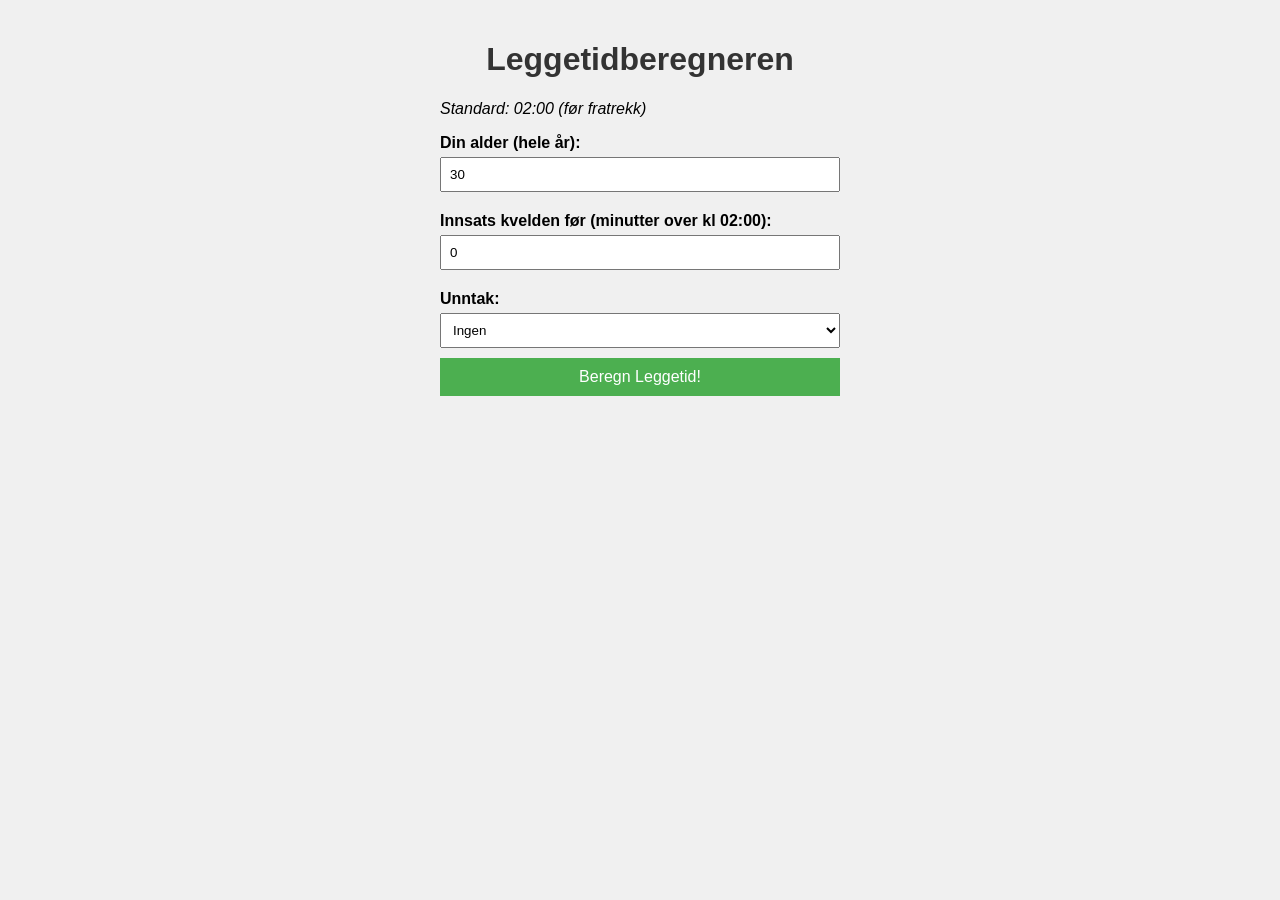
==== index.html @ 798b04e6 "Update index.html Ryddet i tekst, skrivefeil" ====
<!DOCTYPE html>
<html lang="no">
<head>
    <meta charset="UTF-8">
    <meta name="viewport" content="width=device-width, initial-scale=1.0">
    <title>Leggetid-Beregneren (Statutt X)</title>
    <style>
        body { font-family: Arial, sans-serif; max-width: 400px; margin: 0 auto; padding: 20px; background: #f0f0f0; }
        h1 { text-align: center; color: #333; }
        label { display: block; margin: 10px 0 5px; font-weight: bold; }
        input, select { width: 100%; padding: 8px; margin-bottom: 10px; box-sizing: border-box; }
        button { width: 100%; padding: 10px; background: #4CAF50; color: white; border: none; cursor: pointer; font-size: 16px; }
        button:hover { background: #45a049; }
        #mojitoBtn { background: red !important; margin-top: 10px; }
        #mojitoBtn:hover { background: darkred !important; }
        #result { margin-top: 20px; padding: 15px; background: white; border-radius: 5px; display: none; }
        .mojito { background: #ffeb3b; color: #333; font-style: italic; padding: 10px; margin-top: 10px; border-radius: 5px; }
        #mojitoDisplay { display: none; margin-top: 10px; padding: 15px; background: #f9f9f9; border: 1px solid #ddd; border-radius: 5px; text-align: center; }
        #mojitoDisplay img { max-width: 100%; height: auto; margin-bottom: 10px; }
    </style>
</head>
<body>
    <h1>Leggetidberegneren</h1>
    <p><em>Standard: 02:00 (før fratrekk)</em></p>

    <label for="alder">Din alder (hele år):</label>
    <input type="number" id="alder" min="0" value="30">

    <label for="innsats">Innsats kvelden før (minutter over kl 02:00):</label>
    <input type="number" id="innsats" min="0" step="0.1" value="0">

    <label for="unntak">Unntak:</label>
    <select id="unntak">
        <option value="ingen">Ingen</option>
        <option value="sykdom">Alvorlig sykdom</option>
        <option value="amputasjon">Amputasjon</option>
        <option value="fengsling">Fengsling</option>
        <option value="pudding">Pudding-prinsippet</option>
    </select>

    <button onclick="beregn()">Beregn Leggetid!</button>

    <div id="result"></div>
    <div id="mojitoDisplay">
        <img src="https://upload.wikimedia.org/wikipedia/commons/c/c1/Standard_version_of_Mojito_Cocktail.jpg" alt="Mojito Cocktail">
        <p><strong>Mojito-prinsippet er påberopt!</strong><br>Ansikt må nå holdes i en introspektiv mine. Tanker og sinn må være åpne mens man vurderer dette!</p>
    </div>

    <script>
        function beregnFratrekk(alder, innsats) {
            const maxFratrekk = 120;
            const midtpunkt = 60;
            const k = 0.2;
            const logistisk = maxFratrekk / (1 + Math.exp(-k * (alder - midtpunkt)));
            return logistisk + innsats;
        }

        function minutterTilKlokke(min) {
            const timer = Math.floor(min / 60);
            const m = Math.floor(min % 60);
            return `${timer.toString().padStart(2, '0')}:${m.toString().padStart(2, '0')}`;
        }

        function beregn() {
            const alder = parseInt(document.getElementById('alder').value) || 30;
            const innsats = parseFloat(document.getElementById('innsats').value) || 0;
            const unntak = document.getElementById('unntak').value;

            const resultDiv = document.getElementById('result');
            let html = '<h3>Resultat:</h3>';

            let showMojitoBtn = false;

            if (unntak === 'sykdom') {
                html += '<p>Alvorlig sykdom: Automatisk 23:00. Hvil deg!</p>';
            } else if (unntak === 'amputasjon') {
                html += '<p>Amputasjon: Umiddelbar retré. Det er sikkert bra igjen i morgen.</p>';
            } else if (unntak === 'fengsling') {
                html += '<p>Fengsling. Nyt det mens du kan, i morgen er det på\'an igjen.</p>';
            } else if (unntak === 'pudding') {
                html += '<p>Pudding-prinsippet: Jeg er en PUDDING! Jeg legger meg før leggetid. Som en PUDDING, altså</p>';
            } else {
                const fratrekk = beregnFratrekk(alder, innsats);
                let leggetidMin = 120 - fratrekk;
                if (leggetidMin < 0) leggetidMin = 0;
                html += `<p>Fratrekk: ${fratrekk.toFixed(1)} min</p>`;
                html += `<p>Din leggetid: ${minutterTilKlokke(leggetidMin)}</p>`;
                html += '<p>Ingen Mojito. God natt!</p>';
                showMojitoBtn = true;
            }

            resultDiv.innerHTML = html;
            resultDiv.style.display = 'block';
            resultDiv.scrollIntoView();

            // Vis eller skjul Mojito-knapp
            const mojitoBtn = document.getElementById('mojitoBtn');
            if (showMojitoBtn) {
                if (!mojitoBtn) {
                    const btn = document.createElement('button');
                    btn.id = 'mojitoBtn';
                    btn.innerText = 'Påberop Mojito-Prinsippet!';
                    btn.onclick = mojitoProklamasjon;
                    resultDiv.appendChild(btn);
                }
            }
        }

        function mojitoProklamasjon() {
            document.getElementById('mojitoDisplay').style.display = 'block';
            document.getElementById('mojitoDisplay').scrollIntoView();
            // Legg til +15 min logikk hvis ønskelig, men holder det enkelt som popup
        }
    </script>
</body>
</html>
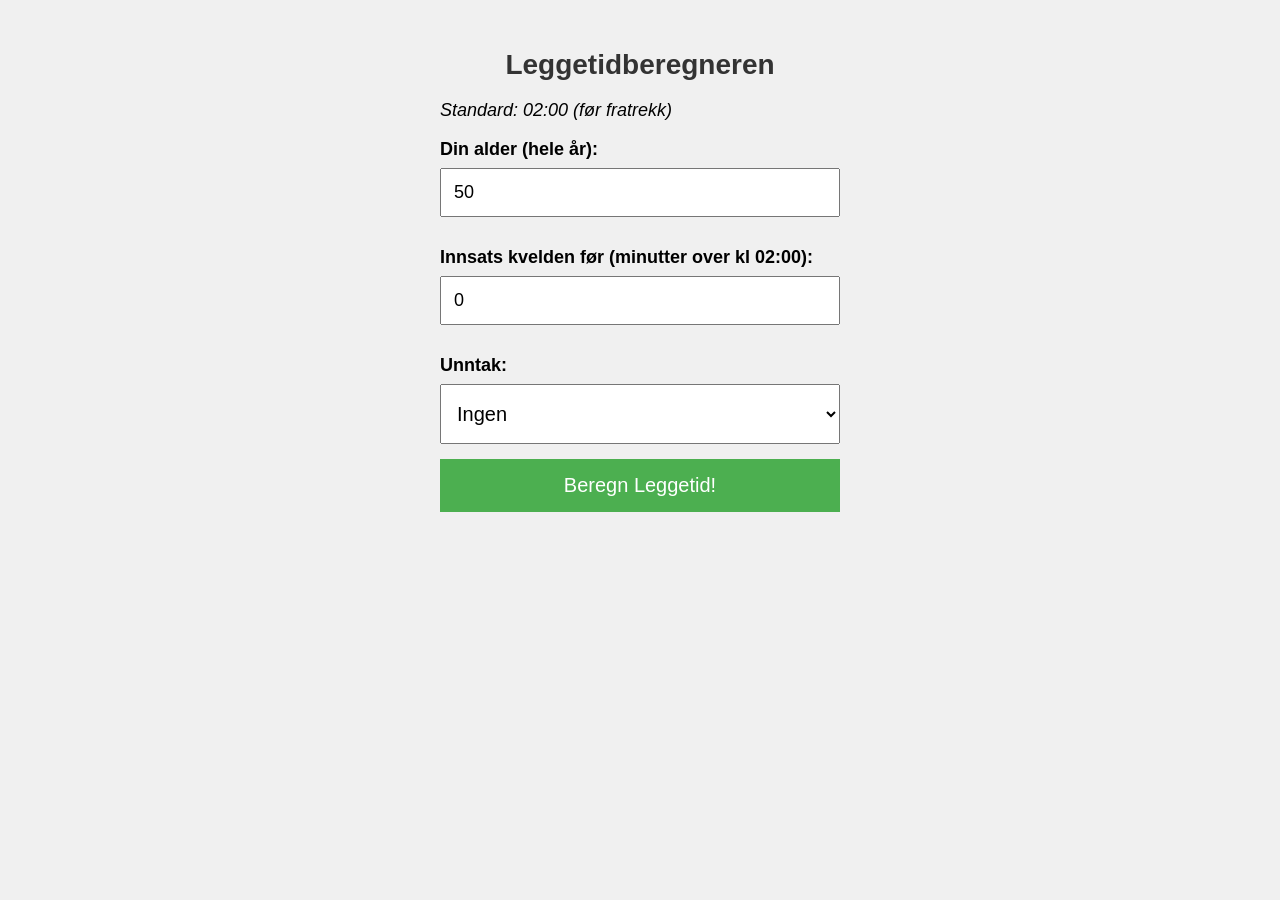
==== commit 05a132f2: "Update index.html Ny standardalder, større font" ====
--- a/index.html
+++ b/index.html
@@ -5,17 +5,18 @@
     <meta name="viewport" content="width=device-width, initial-scale=1.0">
     <title>Leggetid-Beregneren (Statutt X)</title>
     <style>
-        body { font-family: Arial, sans-serif; max-width: 400px; margin: 0 auto; padding: 20px; background: #f0f0f0; }
-        h1 { text-align: center; color: #333; }
-        label { display: block; margin: 10px 0 5px; font-weight: bold; }
-        input, select { width: 100%; padding: 8px; margin-bottom: 10px; box-sizing: border-box; }
-        button { width: 100%; padding: 10px; background: #4CAF50; color: white; border: none; cursor: pointer; font-size: 16px; }
+        body { font-family: Arial, sans-serif; max-width: 400px; margin: 0 auto; padding: 30px; background: #f0f0f0; font-size: 18px; }
+        h1 { text-align: center; color: #333; font-size: 28px; }
+        label { display: block; margin: 15px 0 8px; font-weight: bold; font-size: 18px; }
+        input, select { width: 100%; padding: 12px; margin-bottom: 15px; box-sizing: border-box; font-size: 18px; }
+        select { height: 60px; font-size: 20px; }
+        button { width: 100%; padding: 15px; background: #4CAF50; color: white; border: none; cursor: pointer; font-size: 20px; }
         button:hover { background: #45a049; }
         #mojitoBtn { background: red !important; margin-top: 10px; }
         #mojitoBtn:hover { background: darkred !important; }
-        #result { margin-top: 20px; padding: 15px; background: white; border-radius: 5px; display: none; }
-        .mojito { background: #ffeb3b; color: #333; font-style: italic; padding: 10px; margin-top: 10px; border-radius: 5px; }
-        #mojitoDisplay { display: none; margin-top: 10px; padding: 15px; background: #f9f9f9; border: 1px solid #ddd; border-radius: 5px; text-align: center; }
+        #result { margin-top: 20px; padding: 20px; background: white; border-radius: 5px; display: none; font-size: 18px; }
+        .mojito { background: #ffeb3b; color: #333; font-style: italic; padding: 15px; margin-top: 10px; border-radius: 5px; font-size: 18px; }
+        #mojitoDisplay { display: none; margin-top: 10px; padding: 20px; background: #f9f9f9; border: 1px solid #ddd; border-radius: 5px; text-align: center; font-size: 18px; }
         #mojitoDisplay img { max-width: 100%; height: auto; margin-bottom: 10px; }
     </style>
 </head>
@@ -24,7 +25,7 @@
     <p><em>Standard: 02:00 (før fratrekk)</em></p>
 
     <label for="alder">Din alder (hele år):</label>
-    <input type="number" id="alder" min="0" value="30">
+    <input type="number" id="alder" min="0" value="50">
 
     <label for="innsats">Innsats kvelden før (minutter over kl 02:00):</label>
     <input type="number" id="innsats" min="0" step="0.1" value="0">
@@ -62,7 +63,7 @@
         }
 
         function beregn() {
-            const alder = parseInt(document.getElementById('alder').value) || 30;
+            const alder = parseInt(document.getElementById('alder').value) || 50;
             const innsats = parseFloat(document.getElementById('innsats').value) || 0;
             const unntak = document.getElementById('unntak').value;
 
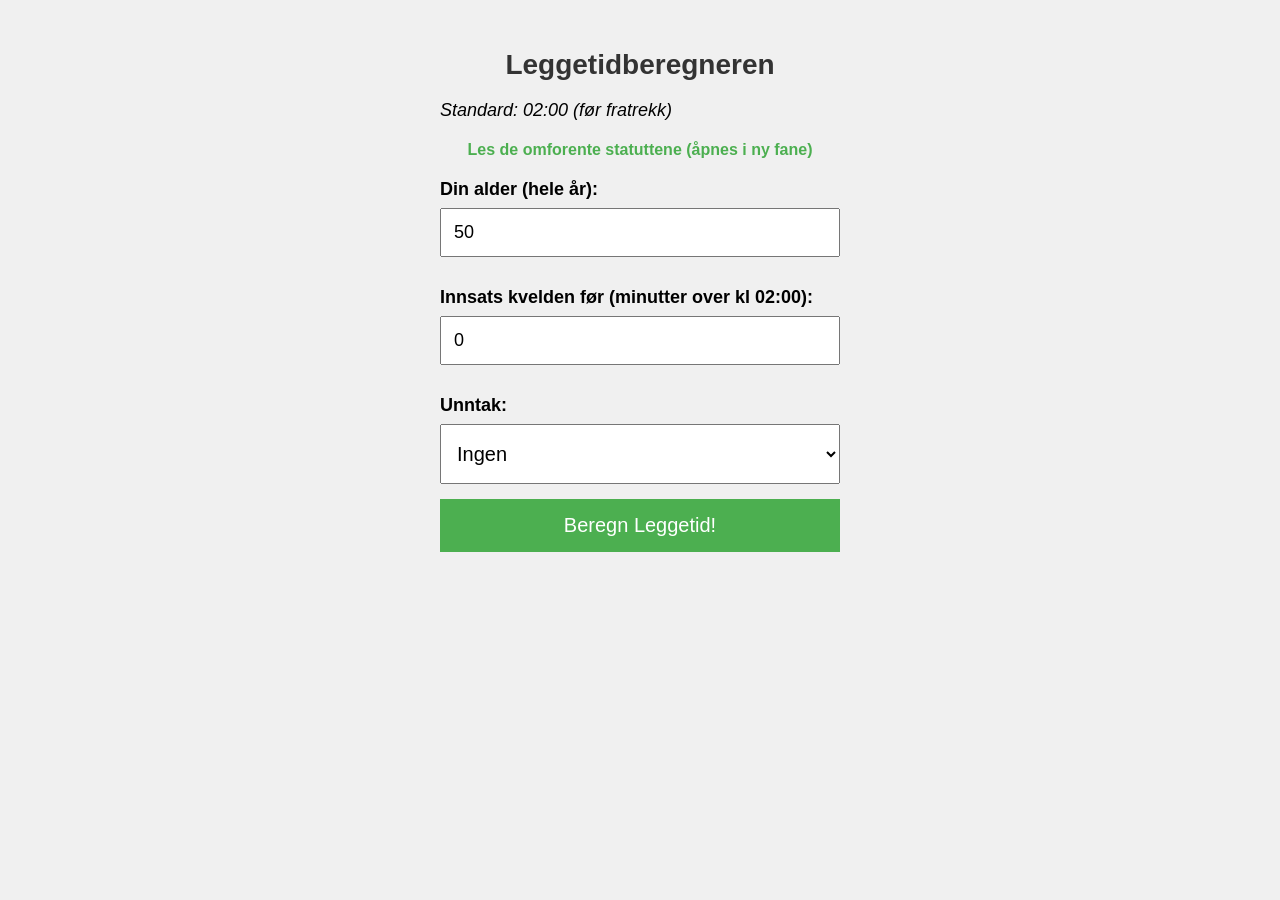
==== commit a65b9c83: "Update index.html Lagt til lenke til statuttene" ====
--- a/index.html
+++ b/index.html
@@ -18,11 +18,18 @@
         .mojito { background: #ffeb3b; color: #333; font-style: italic; padding: 15px; margin-top: 10px; border-radius: 5px; font-size: 18px; }
         #mojitoDisplay { display: none; margin-top: 10px; padding: 20px; background: #f9f9f9; border: 1px solid #ddd; border-radius: 5px; text-align: center; font-size: 18px; }
         #mojitoDisplay img { max-width: 100%; height: auto; margin-bottom: 10px; }
+        .statutt-link { text-align: center; margin: 20px 0; font-size: 16px; }
+        .statutt-link a { color: #4CAF50; text-decoration: none; font-weight: bold; }
+        .statutt-link a:hover { text-decoration: underline; }
     </style>
 </head>
 <body>
     <h1>Leggetidberegneren</h1>
     <p><em>Standard: 02:00 (før fratrekk)</em></p>
+    
+    <div class="statutt-link">
+        <a href="statutter.html" target="_blank">Les de omforente statuttene (åpnes i ny fane)</a>
+    </div>
 
     <label for="alder">Din alder (hele år):</label>
     <input type="number" id="alder" min="0" value="50">
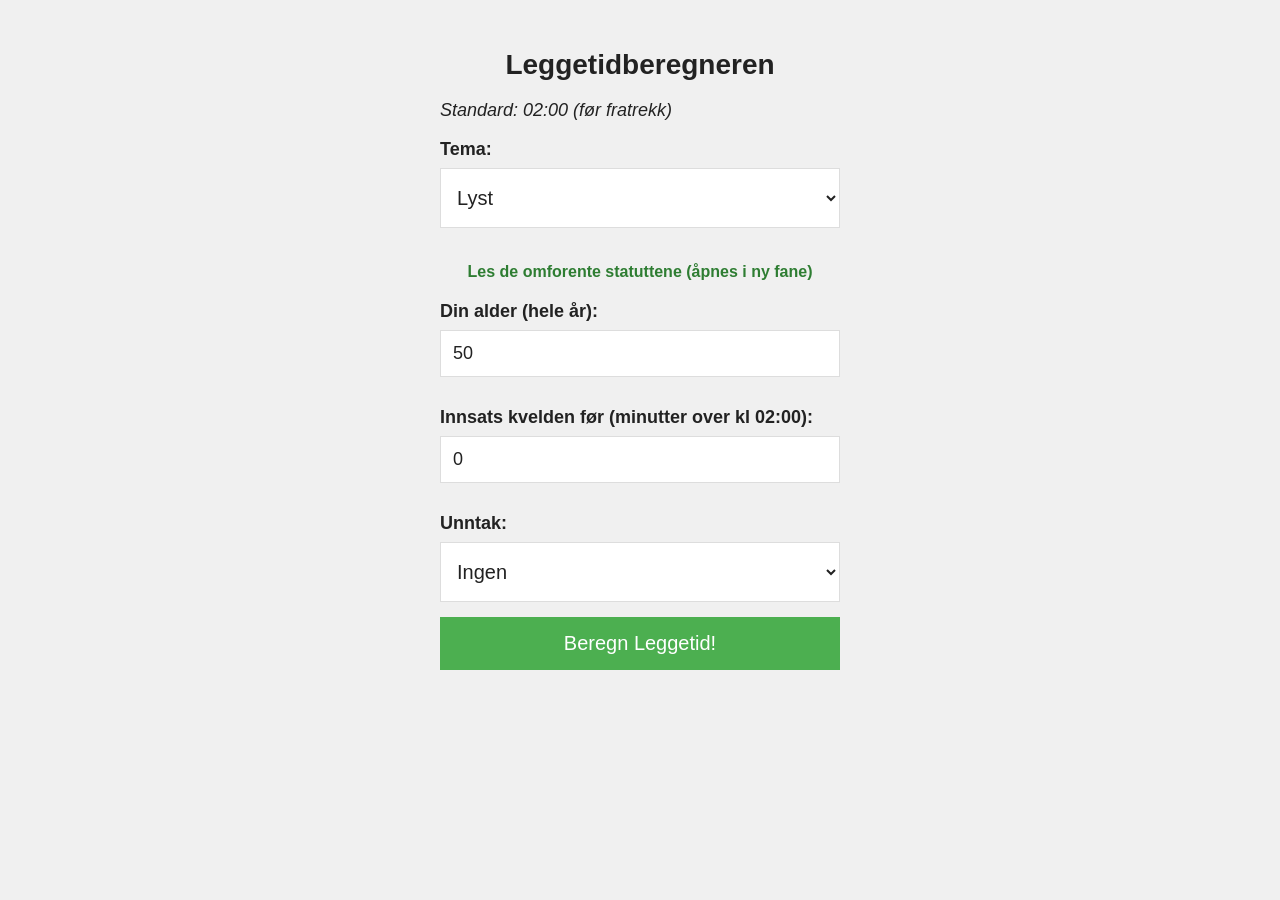
==== commit 996ff293: "Legg til valg for lyst og mørkt tema" ====
--- a/index.html
+++ b/index.html
@@ -1,124 +1,164 @@
-<!DOCTYPE html>
-<html lang="no">
-<head>
-    <meta charset="UTF-8">
-    <meta name="viewport" content="width=device-width, initial-scale=1.0">
-    <title>Leggetid-Beregneren (Statutt X)</title>
-    <style>
-        body { font-family: Arial, sans-serif; max-width: 400px; margin: 0 auto; padding: 30px; background: #f0f0f0; font-size: 18px; }
-        h1 { text-align: center; color: #333; font-size: 28px; }
-        label { display: block; margin: 15px 0 8px; font-weight: bold; font-size: 18px; }
-        input, select { width: 100%; padding: 12px; margin-bottom: 15px; box-sizing: border-box; font-size: 18px; }
-        select { height: 60px; font-size: 20px; }
-        button { width: 100%; padding: 15px; background: #4CAF50; color: white; border: none; cursor: pointer; font-size: 20px; }
-        button:hover { background: #45a049; }
-        #mojitoBtn { background: red !important; margin-top: 10px; }
-        #mojitoBtn:hover { background: darkred !important; }
-        #result { margin-top: 20px; padding: 20px; background: white; border-radius: 5px; display: none; font-size: 18px; }
-        .mojito { background: #ffeb3b; color: #333; font-style: italic; padding: 15px; margin-top: 10px; border-radius: 5px; font-size: 18px; }
-        #mojitoDisplay { display: none; margin-top: 10px; padding: 20px; background: #f9f9f9; border: 1px solid #ddd; border-radius: 5px; text-align: center; font-size: 18px; }
-        #mojitoDisplay img { max-width: 100%; height: auto; margin-bottom: 10px; }
-        .statutt-link { text-align: center; margin: 20px 0; font-size: 16px; }
-        .statutt-link a { color: #4CAF50; text-decoration: none; font-weight: bold; }
-        .statutt-link a:hover { text-decoration: underline; }
-    </style>
-</head>
-<body>
-    <h1>Leggetidberegneren</h1>
-    <p><em>Standard: 02:00 (før fratrekk)</em></p>
-    
-    <div class="statutt-link">
-        <a href="statutter.html" target="_blank">Les de omforente statuttene (åpnes i ny fane)</a>
-    </div>
-
-    <label for="alder">Din alder (hele år):</label>
-    <input type="number" id="alder" min="0" value="50">
-
-    <label for="innsats">Innsats kvelden før (minutter over kl 02:00):</label>
-    <input type="number" id="innsats" min="0" step="0.1" value="0">
-
-    <label for="unntak">Unntak:</label>
-    <select id="unntak">
-        <option value="ingen">Ingen</option>
-        <option value="sykdom">Alvorlig sykdom</option>
-        <option value="amputasjon">Amputasjon</option>
-        <option value="fengsling">Fengsling</option>
-        <option value="pudding">Pudding-prinsippet</option>
-    </select>
-
-    <button onclick="beregn()">Beregn Leggetid!</button>
-
-    <div id="result"></div>
-    <div id="mojitoDisplay">
-        <img src="https://upload.wikimedia.org/wikipedia/commons/c/c1/Standard_version_of_Mojito_Cocktail.jpg" alt="Mojito Cocktail">
-        <p><strong>Mojito-prinsippet er påberopt!</strong><br>Ansikt må nå holdes i en introspektiv mine. Tanker og sinn må være åpne mens man vurderer dette!</p>
-    </div>
-
-    <script>
-        function beregnFratrekk(alder, innsats) {
-            const maxFratrekk = 120;
-            const midtpunkt = 60;
-            const k = 0.2;
-            const logistisk = maxFratrekk / (1 + Math.exp(-k * (alder - midtpunkt)));
-            return logistisk + innsats;
-        }
-
-        function minutterTilKlokke(min) {
-            const timer = Math.floor(min / 60);
-            const m = Math.floor(min % 60);
-            return `${timer.toString().padStart(2, '0')}:${m.toString().padStart(2, '0')}`;
-        }
-
-        function beregn() {
-            const alder = parseInt(document.getElementById('alder').value) || 50;
-            const innsats = parseFloat(document.getElementById('innsats').value) || 0;
-            const unntak = document.getElementById('unntak').value;
-
-            const resultDiv = document.getElementById('result');
-            let html = '<h3>Resultat:</h3>';
-
-            let showMojitoBtn = false;
-
-            if (unntak === 'sykdom') {
-                html += '<p>Alvorlig sykdom: Automatisk 23:00. Hvil deg!</p>';
-            } else if (unntak === 'amputasjon') {
-                html += '<p>Amputasjon: Umiddelbar retré. Det er sikkert bra igjen i morgen.</p>';
-            } else if (unntak === 'fengsling') {
-                html += '<p>Fengsling. Nyt det mens du kan, i morgen er det på\'an igjen.</p>';
-            } else if (unntak === 'pudding') {
-                html += '<p>Pudding-prinsippet: Jeg er en PUDDING! Jeg legger meg før leggetid. Som en PUDDING, altså</p>';
-            } else {
-                const fratrekk = beregnFratrekk(alder, innsats);
-                let leggetidMin = 120 - fratrekk;
-                if (leggetidMin < 0) leggetidMin = 0;
-                html += `<p>Fratrekk: ${fratrekk.toFixed(1)} min</p>`;
-                html += `<p>Din leggetid: ${minutterTilKlokke(leggetidMin)}</p>`;
-                html += '<p>Ingen Mojito. God natt!</p>';
-                showMojitoBtn = true;
-            }
-
-            resultDiv.innerHTML = html;
-            resultDiv.style.display = 'block';
-            resultDiv.scrollIntoView();
-
-            // Vis eller skjul Mojito-knapp
-            const mojitoBtn = document.getElementById('mojitoBtn');
-            if (showMojitoBtn) {
-                if (!mojitoBtn) {
-                    const btn = document.createElement('button');
-                    btn.id = 'mojitoBtn';
-                    btn.innerText = 'Påberop Mojito-Prinsippet!';
-                    btn.onclick = mojitoProklamasjon;
-                    resultDiv.appendChild(btn);
-                }
-            }
-        }
-
-        function mojitoProklamasjon() {
-            document.getElementById('mojitoDisplay').style.display = 'block';
-            document.getElementById('mojitoDisplay').scrollIntoView();
-            // Legg til +15 min logikk hvis ønskelig, men holder det enkelt som popup
-        }
-    </script>
-</body>
-</html>
+<!DOCTYPE html>
+<html lang="no">
+<head>
+    <meta charset="UTF-8">
+    <meta name="viewport" content="width=device-width, initial-scale=1.0">
+    <title>Leggetid-Beregneren (Statutt X)</title>
+    <style>
+        :root {
+            --bg: #f0f0f0;
+            --text: #222;
+            --card: #ffffff;
+            --muted: #f9f9f9;
+            --border: #ddd;
+            --accent: #4CAF50;
+            --accent-hover: #45a049;
+            --link: #2e7d32;
+        }
+
+        body.dark {
+            --bg: #121212;
+            --text: #f1f1f1;
+            --card: #1e1e1e;
+            --muted: #222;
+            --border: #444;
+            --accent: #66bb6a;
+            --accent-hover: #57a85c;
+            --link: #81c784;
+        }
+
+        body { font-family: Arial, sans-serif; max-width: 400px; margin: 0 auto; padding: 30px; background: var(--bg); color: var(--text); font-size: 18px; }
+        h1 { text-align: center; color: var(--text); font-size: 28px; }
+        label { display: block; margin: 15px 0 8px; font-weight: bold; font-size: 18px; }
+        input, select { width: 100%; padding: 12px; margin-bottom: 15px; box-sizing: border-box; font-size: 18px; background: var(--card); color: var(--text); border: 1px solid var(--border); }
+        select { height: 60px; font-size: 20px; }
+        button { width: 100%; padding: 15px; background: var(--accent); color: white; border: none; cursor: pointer; font-size: 20px; }
+        button:hover { background: var(--accent-hover); }
+        #mojitoBtn { background: red !important; margin-top: 10px; }
+        #mojitoBtn:hover { background: darkred !important; }
+        #result { margin-top: 20px; padding: 20px; background: var(--card); border-radius: 5px; display: none; font-size: 18px; }
+        .mojito { background: #ffeb3b; color: #333; font-style: italic; padding: 15px; margin-top: 10px; border-radius: 5px; font-size: 18px; }
+        #mojitoDisplay { display: none; margin-top: 10px; padding: 20px; background: var(--muted); border: 1px solid var(--border); border-radius: 5px; text-align: center; font-size: 18px; }
+        #mojitoDisplay img { max-width: 100%; height: auto; margin-bottom: 10px; }
+        .statutt-link { text-align: center; margin: 20px 0; font-size: 16px; }
+        .statutt-link a { color: var(--link); text-decoration: none; font-weight: bold; }
+        .statutt-link a:hover { text-decoration: underline; }
+    </style>
+</head>
+<body>
+    <h1>Leggetidberegneren</h1>
+    <p><em>Standard: 02:00 (før fratrekk)</em></p>
+    
+    <label for="tema">Tema:</label>
+    <select id="tema" onchange="settTema(this.value)">
+        <option value="light">Lyst</option>
+        <option value="dark">Mørkt</option>
+    </select>
+
+    <div class="statutt-link">
+        <a href="statutter.html" target="_blank">Les de omforente statuttene (åpnes i ny fane)</a>
+    </div>
+
+    <label for="alder">Din alder (hele år):</label>
+    <input type="number" id="alder" min="0" value="50">
+
+    <label for="innsats">Innsats kvelden før (minutter over kl 02:00):</label>
+    <input type="number" id="innsats" min="0" step="0.1" value="0">
+
+    <label for="unntak">Unntak:</label>
+    <select id="unntak">
+        <option value="ingen">Ingen</option>
+        <option value="sykdom">Alvorlig sykdom</option>
+        <option value="amputasjon">Amputasjon</option>
+        <option value="fengsling">Fengsling</option>
+        <option value="pudding">Pudding-prinsippet</option>
+    </select>
+
+    <button onclick="beregn()">Beregn Leggetid!</button>
+
+    <div id="result"></div>
+    <div id="mojitoDisplay">
+        <img src="https://upload.wikimedia.org/wikipedia/commons/c/c1/Standard_version_of_Mojito_Cocktail.jpg" alt="Mojito Cocktail">
+        <p><strong>Mojito-prinsippet er påberopt!</strong><br>Ansikt må nå holdes i en introspektiv mine. Tanker og sinn må være åpne mens man vurderer dette!</p>
+    </div>
+
+    <script>
+        initialiserTema();
+        function settTema(tema) {
+            document.body.classList.toggle('dark', tema === 'dark');
+            localStorage.setItem('tema', tema);
+        }
+
+        function initialiserTema() {
+            const lagretTema = localStorage.getItem('tema') || 'light';
+            document.getElementById('tema').value = lagretTema;
+            settTema(lagretTema);
+        }
+
+        function beregnFratrekk(alder, innsats) {
+            const maxFratrekk = 120;
+            const midtpunkt = 60;
+            const k = 0.2;
+            const logistisk = maxFratrekk / (1 + Math.exp(-k * (alder - midtpunkt)));
+            return logistisk + innsats;
+        }
+
+        function minutterTilKlokke(min) {
+            const timer = Math.floor(min / 60);
+            const m = Math.floor(min % 60);
+            return `${timer.toString().padStart(2, '0')}:${m.toString().padStart(2, '0')}`;
+        }
+
+        function beregn() {
+            const alder = parseInt(document.getElementById('alder').value) || 50;
+            const innsats = parseFloat(document.getElementById('innsats').value) || 0;
+            const unntak = document.getElementById('unntak').value;
+
+            const resultDiv = document.getElementById('result');
+            let html = '<h3>Resultat:</h3>';
+
+            let showMojitoBtn = false;
+
+            if (unntak === 'sykdom') {
+                html += '<p>Alvorlig sykdom: Automatisk 23:00. Hvil deg!</p>';
+            } else if (unntak === 'amputasjon') {
+                html += '<p>Amputasjon: Umiddelbar retré. Det er sikkert bra igjen i morgen.</p>';
+            } else if (unntak === 'fengsling') {
+                html += '<p>Fengsling. Nyt det mens du kan, i morgen er det på\'an igjen.</p>';
+            } else if (unntak === 'pudding') {
+                html += '<p>Pudding-prinsippet: Jeg er en PUDDING! Jeg legger meg før leggetid. Som en PUDDING, altså</p>';
+            } else {
+                const fratrekk = beregnFratrekk(alder, innsats);
+                let leggetidMin = 120 - fratrekk;
+                if (leggetidMin < 0) leggetidMin = 0;
+                html += `<p>Fratrekk: ${fratrekk.toFixed(1)} min</p>`;
+                html += `<p>Din leggetid: ${minutterTilKlokke(leggetidMin)}</p>`;
+                html += '<p>Ingen Mojito. God natt!</p>';
+                showMojitoBtn = true;
+            }
+
+            resultDiv.innerHTML = html;
+            resultDiv.style.display = 'block';
+            resultDiv.scrollIntoView();
+
+            // Vis eller skjul Mojito-knapp
+            const mojitoBtn = document.getElementById('mojitoBtn');
+            if (showMojitoBtn) {
+                if (!mojitoBtn) {
+                    const btn = document.createElement('button');
+                    btn.id = 'mojitoBtn';
+                    btn.innerText = 'Påberop Mojito-Prinsippet!';
+                    btn.onclick = mojitoProklamasjon;
+                    resultDiv.appendChild(btn);
+                }
+            }
+        }
+
+        function mojitoProklamasjon() {
+            document.getElementById('mojitoDisplay').style.display = 'block';
+            document.getElementById('mojitoDisplay').scrollIntoView();
+            // Legg til +15 min logikk hvis ønskelig, men holder det enkelt som popup
+        }
+    </script>
+</body>
+</html>
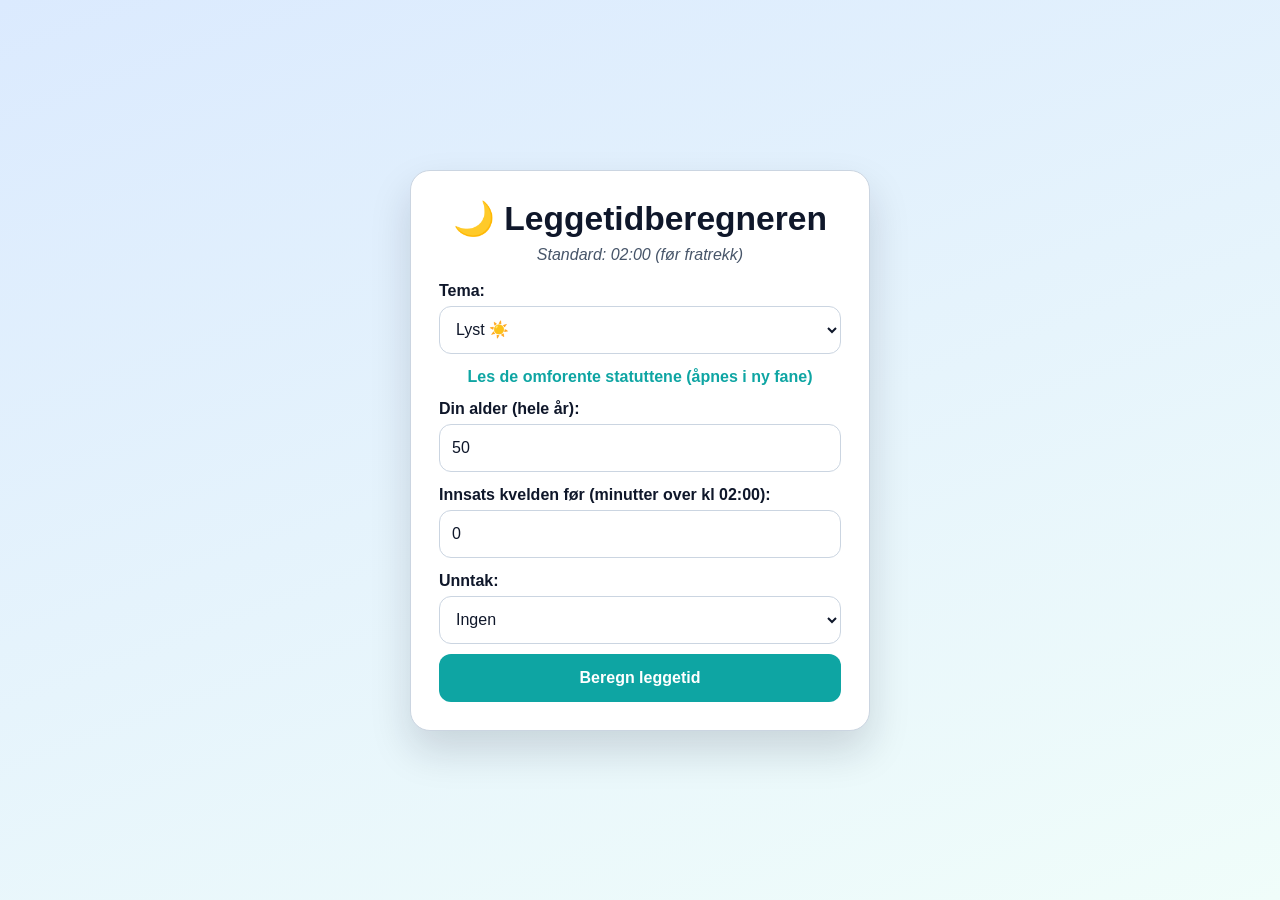
==== commit d0bd5fcf: "Gi Leggetid et nordisk, mobilvennlig redesign" ====
--- a/index.html
+++ b/index.html
@@ -6,84 +6,145 @@
     <title>Leggetid-Beregneren (Statutt X)</title>
     <style>
         :root {
-            --bg: #f0f0f0;
-            --text: #222;
+            --bg-start: #dbeafe;
+            --bg-end: #f0fdfa;
             --card: #ffffff;
-            --muted: #f9f9f9;
-            --border: #ddd;
-            --accent: #4CAF50;
-            --accent-hover: #45a049;
-            --link: #2e7d32;
+            --text: #0f172a;
+            --muted: #475569;
+            --border: #cbd5e1;
+            --accent: #0ea5a3;
+            --accent-hover: #0f766e;
+            --danger: #ef4444;
+            --danger-hover: #b91c1c;
+            --shadow: 0 20px 40px rgba(15, 23, 42, 0.15);
         }
 
         body.dark {
-            --bg: #121212;
-            --text: #f1f1f1;
-            --card: #1e1e1e;
-            --muted: #222;
-            --border: #444;
-            --accent: #66bb6a;
-            --accent-hover: #57a85c;
-            --link: #81c784;
-        }
-
-        body { font-family: Arial, sans-serif; max-width: 400px; margin: 0 auto; padding: 30px; background: var(--bg); color: var(--text); font-size: 18px; }
-        h1 { text-align: center; color: var(--text); font-size: 28px; }
-        label { display: block; margin: 15px 0 8px; font-weight: bold; font-size: 18px; }
-        input, select { width: 100%; padding: 12px; margin-bottom: 15px; box-sizing: border-box; font-size: 18px; background: var(--card); color: var(--text); border: 1px solid var(--border); }
-        select { height: 60px; font-size: 20px; }
-        button { width: 100%; padding: 15px; background: var(--accent); color: white; border: none; cursor: pointer; font-size: 20px; }
+            --bg-start: #0f172a;
+            --bg-end: #111827;
+            --card: #1e293b;
+            --text: #e2e8f0;
+            --muted: #94a3b8;
+            --border: #334155;
+            --accent: #2dd4bf;
+            --accent-hover: #14b8a6;
+            --shadow: 0 20px 40px rgba(2, 6, 23, 0.55);
+        }
+
+        * { box-sizing: border-box; }
+        body {
+            font-family: "Inter", "Segoe UI", Arial, sans-serif;
+            margin: 0;
+            min-height: 100vh;
+            padding: 16px;
+            background: linear-gradient(160deg, var(--bg-start), var(--bg-end));
+            color: var(--text);
+            display: flex;
+            align-items: center;
+            justify-content: center;
+        }
+
+        .app-card {
+            width: min(100%, 460px);
+            background: var(--card);
+            border: 1px solid var(--border);
+            border-radius: 20px;
+            box-shadow: var(--shadow);
+            padding: 20px;
+        }
+
+        h1 { margin: 0 0 8px; text-align: center; font-size: clamp(1.7rem, 5vw, 2.1rem); }
+        .intro { text-align: center; color: var(--muted); margin: 0 0 18px; }
+        label { display: block; margin: 14px 0 6px; font-weight: 700; }
+
+        input, select, button {
+            width: 100%;
+            min-height: 48px;
+            border-radius: 12px;
+            border: 1px solid var(--border);
+            padding: 10px 12px;
+            font-size: 1rem;
+        }
+
+        input, select { background: var(--card); color: var(--text); }
+        input:focus, select:focus, button:focus { outline: 2px solid var(--accent); outline-offset: 1px; }
+
+        button {
+            margin-top: 10px;
+            border: none;
+            color: #fff;
+            background: var(--accent);
+            font-weight: 700;
+            cursor: pointer;
+            transition: background 0.2s ease, transform 0.08s ease;
+        }
         button:hover { background: var(--accent-hover); }
-        #mojitoBtn { background: red !important; margin-top: 10px; }
-        #mojitoBtn:hover { background: darkred !important; }
-        #result { margin-top: 20px; padding: 20px; background: var(--card); border-radius: 5px; display: none; font-size: 18px; }
-        .mojito { background: #ffeb3b; color: #333; font-style: italic; padding: 15px; margin-top: 10px; border-radius: 5px; font-size: 18px; }
-        #mojitoDisplay { display: none; margin-top: 10px; padding: 20px; background: var(--muted); border: 1px solid var(--border); border-radius: 5px; text-align: center; font-size: 18px; }
-        #mojitoDisplay img { max-width: 100%; height: auto; margin-bottom: 10px; }
-        .statutt-link { text-align: center; margin: 20px 0; font-size: 16px; }
-        .statutt-link a { color: var(--link); text-decoration: none; font-weight: bold; }
+        button:active { transform: scale(0.99); }
+
+        #mojitoBtn { background: var(--danger) !important; margin-top: 12px; }
+        #mojitoBtn:hover { background: var(--danger-hover) !important; }
+
+        #result, #mojitoDisplay {
+            margin-top: 16px;
+            padding: 16px;
+            border-radius: 14px;
+            background: color-mix(in srgb, var(--card) 90%, var(--bg-end));
+            border: 1px solid var(--border);
+            display: none;
+        }
+
+        #mojitoDisplay img { max-width: 100%; height: auto; border-radius: 10px; }
+        .statutt-link { text-align: center; margin: 14px 0 4px; }
+        .statutt-link a { color: var(--accent); text-decoration: none; font-weight: 600; }
         .statutt-link a:hover { text-decoration: underline; }
+
+        @media (min-width: 768px) {
+            .app-card { padding: 28px; }
+        }
     </style>
 </head>
 <body>
-    <h1>Leggetidberegneren</h1>
-    <p><em>Standard: 02:00 (før fratrekk)</em></p>
-    
-    <label for="tema">Tema:</label>
-    <select id="tema" onchange="settTema(this.value)">
-        <option value="light">Lyst</option>
-        <option value="dark">Mørkt</option>
-    </select>
-
-    <div class="statutt-link">
-        <a href="statutter.html" target="_blank">Les de omforente statuttene (åpnes i ny fane)</a>
-    </div>
-
-    <label for="alder">Din alder (hele år):</label>
-    <input type="number" id="alder" min="0" value="50">
-
-    <label for="innsats">Innsats kvelden før (minutter over kl 02:00):</label>
-    <input type="number" id="innsats" min="0" step="0.1" value="0">
-
-    <label for="unntak">Unntak:</label>
-    <select id="unntak">
-        <option value="ingen">Ingen</option>
-        <option value="sykdom">Alvorlig sykdom</option>
-        <option value="amputasjon">Amputasjon</option>
-        <option value="fengsling">Fengsling</option>
-        <option value="pudding">Pudding-prinsippet</option>
-    </select>
-
-    <button onclick="beregn()">Beregn Leggetid!</button>
-
-    <div id="result"></div>
-    <div id="mojitoDisplay">
-        <img src="https://upload.wikimedia.org/wikipedia/commons/c/c1/Standard_version_of_Mojito_Cocktail.jpg" alt="Mojito Cocktail">
-        <p><strong>Mojito-prinsippet er påberopt!</strong><br>Ansikt må nå holdes i en introspektiv mine. Tanker og sinn må være åpne mens man vurderer dette!</p>
-    </div>
+    <main class="app-card">
+        <h1>🌙 Leggetidberegneren</h1>
+        <p class="intro"><em>Standard: 02:00 (før fratrekk)</em></p>
+
+        <label for="tema">Tema:</label>
+        <select id="tema" onchange="settTema(this.value)">
+            <option value="light">Lyst ☀️</option>
+            <option value="dark">Mørkt 🌘</option>
+        </select>
+
+        <div class="statutt-link">
+            <a href="statutter.html" target="_blank">Les de omforente statuttene (åpnes i ny fane)</a>
+        </div>
+
+        <label for="alder">Din alder (hele år):</label>
+        <input type="number" id="alder" min="0" value="50">
+
+        <label for="innsats">Innsats kvelden før (minutter over kl 02:00):</label>
+        <input type="number" id="innsats" min="0" step="0.1" value="0">
+
+        <label for="unntak">Unntak:</label>
+        <select id="unntak">
+            <option value="ingen">Ingen</option>
+            <option value="sykdom">Alvorlig sykdom</option>
+            <option value="amputasjon">Amputasjon</option>
+            <option value="fengsling">Fengsling</option>
+            <option value="pudding">Pudding-prinsippet</option>
+        </select>
+
+        <button onclick="beregn()">Beregn leggetid</button>
+
+        <div id="result"></div>
+        <div id="mojitoDisplay">
+            <img src="https://upload.wikimedia.org/wikipedia/commons/c/c1/Standard_version_of_Mojito_Cocktail.jpg" alt="Mojito Cocktail">
+            <p><strong>Mojito-prinsippet er påberopt!</strong><br>Ansikt må nå holdes i en introspektiv mine. Tanker og sinn må være åpne mens man vurderer dette.</p>
+        </div>
+    </main>
 
     <script>
         initialiserTema();
+
         function settTema(tema) {
             document.body.classList.toggle('dark', tema === 'dark');
             localStorage.setItem('tema', tema);
@@ -115,8 +176,7 @@
             const unntak = document.getElementById('unntak').value;
 
             const resultDiv = document.getElementById('result');
-            let html = '<h3>Resultat:</h3>';
-
+            let html = '<h3>📌 Resultat:</h3>';
             let showMojitoBtn = false;
 
             if (unntak === 'sykdom') {
@@ -126,38 +186,33 @@
             } else if (unntak === 'fengsling') {
                 html += '<p>Fengsling. Nyt det mens du kan, i morgen er det på\'an igjen.</p>';
             } else if (unntak === 'pudding') {
-                html += '<p>Pudding-prinsippet: Jeg er en PUDDING! Jeg legger meg før leggetid. Som en PUDDING, altså</p>';
+                html += '<p>Pudding-prinsippet: Jeg er en PUDDING! Jeg legger meg før leggetid. Som en PUDDING, altså.</p>';
             } else {
                 const fratrekk = beregnFratrekk(alder, innsats);
                 let leggetidMin = 120 - fratrekk;
                 if (leggetidMin < 0) leggetidMin = 0;
                 html += `<p>Fratrekk: ${fratrekk.toFixed(1)} min</p>`;
-                html += `<p>Din leggetid: ${minutterTilKlokke(leggetidMin)}</p>`;
+                html += `<p>Din leggetid: <strong>${minutterTilKlokke(leggetidMin)}</strong></p>`;
                 html += '<p>Ingen Mojito. God natt!</p>';
                 showMojitoBtn = true;
             }
 
             resultDiv.innerHTML = html;
             resultDiv.style.display = 'block';
-            resultDiv.scrollIntoView();
-
-            // Vis eller skjul Mojito-knapp
+
             const mojitoBtn = document.getElementById('mojitoBtn');
-            if (showMojitoBtn) {
-                if (!mojitoBtn) {
-                    const btn = document.createElement('button');
-                    btn.id = 'mojitoBtn';
-                    btn.innerText = 'Påberop Mojito-Prinsippet!';
-                    btn.onclick = mojitoProklamasjon;
-                    resultDiv.appendChild(btn);
-                }
+            if (showMojitoBtn && !mojitoBtn) {
+                const btn = document.createElement('button');
+                btn.id = 'mojitoBtn';
+                btn.innerText = 'Påberop Mojito-prinsippet!';
+                btn.onclick = mojitoProklamasjon;
+                resultDiv.appendChild(btn);
             }
         }
 
         function mojitoProklamasjon() {
             document.getElementById('mojitoDisplay').style.display = 'block';
-            document.getElementById('mojitoDisplay').scrollIntoView();
-            // Legg til +15 min logikk hvis ønskelig, men holder det enkelt som popup
+            document.getElementById('mojitoDisplay').scrollIntoView({ behavior: 'smooth' });
         }
     </script>
 </body>
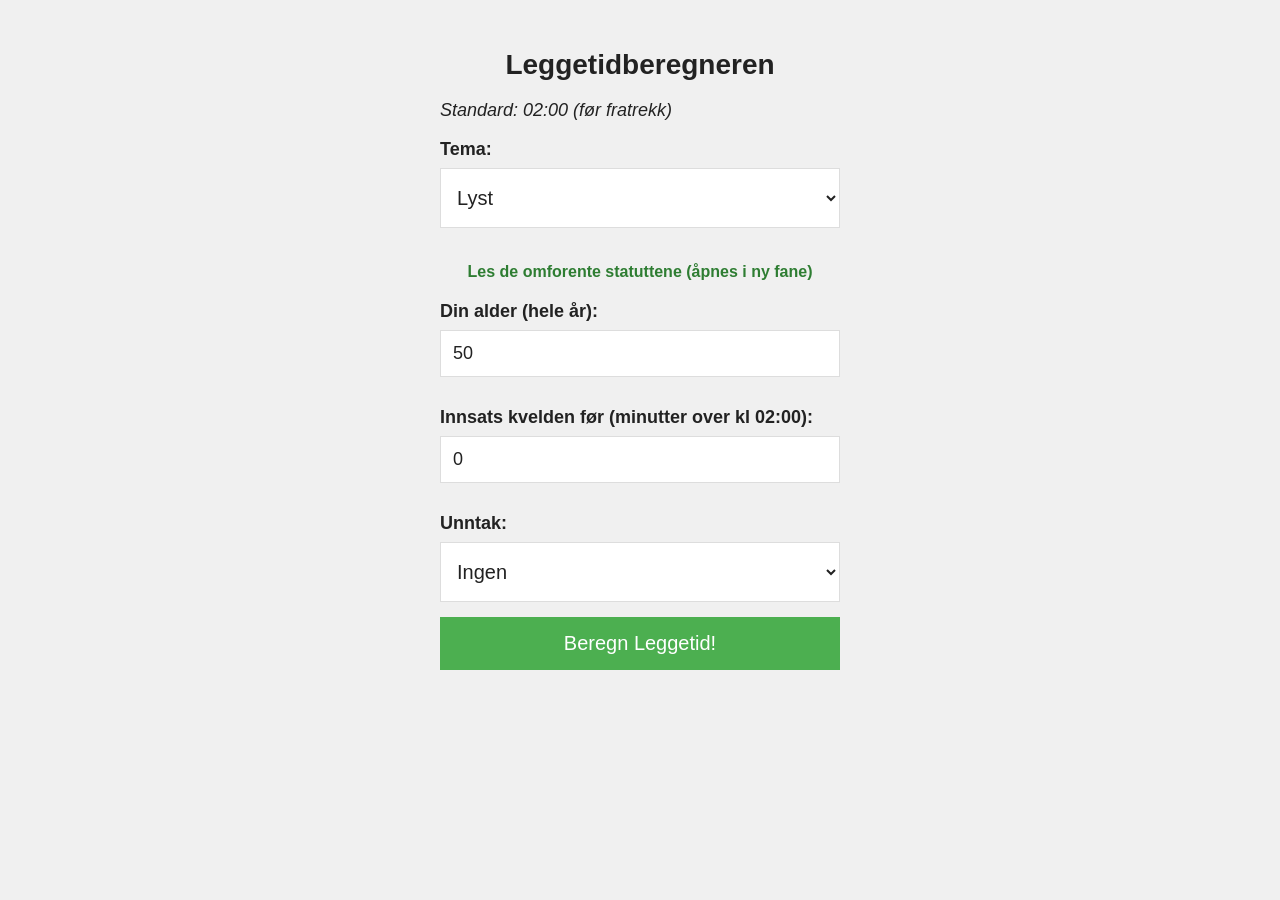
==== commit 7acb3270: "Merge branch 'main' into codex/add-dark-or-light-theme-option-n5lrk4" ====
--- a/index.html
+++ b/index.html
@@ -6,145 +6,84 @@
     <title>Leggetid-Beregneren (Statutt X)</title>
     <style>
         :root {
-            --bg-start: #dbeafe;
-            --bg-end: #f0fdfa;
+            --bg: #f0f0f0;
+            --text: #222;
             --card: #ffffff;
-            --text: #0f172a;
-            --muted: #475569;
-            --border: #cbd5e1;
-            --accent: #0ea5a3;
-            --accent-hover: #0f766e;
-            --danger: #ef4444;
-            --danger-hover: #b91c1c;
-            --shadow: 0 20px 40px rgba(15, 23, 42, 0.15);
+            --muted: #f9f9f9;
+            --border: #ddd;
+            --accent: #4CAF50;
+            --accent-hover: #45a049;
+            --link: #2e7d32;
         }
 
         body.dark {
-            --bg-start: #0f172a;
-            --bg-end: #111827;
-            --card: #1e293b;
-            --text: #e2e8f0;
-            --muted: #94a3b8;
-            --border: #334155;
-            --accent: #2dd4bf;
-            --accent-hover: #14b8a6;
-            --shadow: 0 20px 40px rgba(2, 6, 23, 0.55);
+            --bg: #121212;
+            --text: #f1f1f1;
+            --card: #1e1e1e;
+            --muted: #222;
+            --border: #444;
+            --accent: #66bb6a;
+            --accent-hover: #57a85c;
+            --link: #81c784;
         }
 
-        * { box-sizing: border-box; }
-        body {
-            font-family: "Inter", "Segoe UI", Arial, sans-serif;
-            margin: 0;
-            min-height: 100vh;
-            padding: 16px;
-            background: linear-gradient(160deg, var(--bg-start), var(--bg-end));
-            color: var(--text);
-            display: flex;
-            align-items: center;
-            justify-content: center;
-        }
-
-        .app-card {
-            width: min(100%, 460px);
-            background: var(--card);
-            border: 1px solid var(--border);
-            border-radius: 20px;
-            box-shadow: var(--shadow);
-            padding: 20px;
-        }
-
-        h1 { margin: 0 0 8px; text-align: center; font-size: clamp(1.7rem, 5vw, 2.1rem); }
-        .intro { text-align: center; color: var(--muted); margin: 0 0 18px; }
-        label { display: block; margin: 14px 0 6px; font-weight: 700; }
-
-        input, select, button {
-            width: 100%;
-            min-height: 48px;
-            border-radius: 12px;
-            border: 1px solid var(--border);
-            padding: 10px 12px;
-            font-size: 1rem;
-        }
-
-        input, select { background: var(--card); color: var(--text); }
-        input:focus, select:focus, button:focus { outline: 2px solid var(--accent); outline-offset: 1px; }
-
-        button {
-            margin-top: 10px;
-            border: none;
-            color: #fff;
-            background: var(--accent);
-            font-weight: 700;
-            cursor: pointer;
-            transition: background 0.2s ease, transform 0.08s ease;
-        }
+        body { font-family: Arial, sans-serif; max-width: 400px; margin: 0 auto; padding: 30px; background: var(--bg); color: var(--text); font-size: 18px; }
+        h1 { text-align: center; color: var(--text); font-size: 28px; }
+        label { display: block; margin: 15px 0 8px; font-weight: bold; font-size: 18px; }
+        input, select { width: 100%; padding: 12px; margin-bottom: 15px; box-sizing: border-box; font-size: 18px; background: var(--card); color: var(--text); border: 1px solid var(--border); }
+        select { height: 60px; font-size: 20px; }
+        button { width: 100%; padding: 15px; background: var(--accent); color: white; border: none; cursor: pointer; font-size: 20px; }
         button:hover { background: var(--accent-hover); }
-        button:active { transform: scale(0.99); }
-
-        #mojitoBtn { background: var(--danger) !important; margin-top: 12px; }
-        #mojitoBtn:hover { background: var(--danger-hover) !important; }
-
-        #result, #mojitoDisplay {
-            margin-top: 16px;
-            padding: 16px;
-            border-radius: 14px;
-            background: color-mix(in srgb, var(--card) 90%, var(--bg-end));
-            border: 1px solid var(--border);
-            display: none;
-        }
-
-        #mojitoDisplay img { max-width: 100%; height: auto; border-radius: 10px; }
-        .statutt-link { text-align: center; margin: 14px 0 4px; }
-        .statutt-link a { color: var(--accent); text-decoration: none; font-weight: 600; }
+        #mojitoBtn { background: red !important; margin-top: 10px; }
+        #mojitoBtn:hover { background: darkred !important; }
+        #result { margin-top: 20px; padding: 20px; background: var(--card); border-radius: 5px; display: none; font-size: 18px; }
+        .mojito { background: #ffeb3b; color: #333; font-style: italic; padding: 15px; margin-top: 10px; border-radius: 5px; font-size: 18px; }
+        #mojitoDisplay { display: none; margin-top: 10px; padding: 20px; background: var(--muted); border: 1px solid var(--border); border-radius: 5px; text-align: center; font-size: 18px; }
+        #mojitoDisplay img { max-width: 100%; height: auto; margin-bottom: 10px; }
+        .statutt-link { text-align: center; margin: 20px 0; font-size: 16px; }
+        .statutt-link a { color: var(--link); text-decoration: none; font-weight: bold; }
         .statutt-link a:hover { text-decoration: underline; }
-
-        @media (min-width: 768px) {
-            .app-card { padding: 28px; }
-        }
     </style>
 </head>
 <body>
-    <main class="app-card">
-        <h1>🌙 Leggetidberegneren</h1>
-        <p class="intro"><em>Standard: 02:00 (før fratrekk)</em></p>
+    <h1>Leggetidberegneren</h1>
+    <p><em>Standard: 02:00 (før fratrekk)</em></p>
+    
+    <label for="tema">Tema:</label>
+    <select id="tema" onchange="settTema(this.value)">
+        <option value="light">Lyst</option>
+        <option value="dark">Mørkt</option>
+    </select>
 
-        <label for="tema">Tema:</label>
-        <select id="tema" onchange="settTema(this.value)">
-            <option value="light">Lyst ☀️</option>
-            <option value="dark">Mørkt 🌘</option>
-        </select>
+    <div class="statutt-link">
+        <a href="statutter.html" target="_blank">Les de omforente statuttene (åpnes i ny fane)</a>
+    </div>
 
-        <div class="statutt-link">
-            <a href="statutter.html" target="_blank">Les de omforente statuttene (åpnes i ny fane)</a>
-        </div>
+    <label for="alder">Din alder (hele år):</label>
+    <input type="number" id="alder" min="0" value="50">
 
-        <label for="alder">Din alder (hele år):</label>
-        <input type="number" id="alder" min="0" value="50">
+    <label for="innsats">Innsats kvelden før (minutter over kl 02:00):</label>
+    <input type="number" id="innsats" min="0" step="0.1" value="0">
 
-        <label for="innsats">Innsats kvelden før (minutter over kl 02:00):</label>
-        <input type="number" id="innsats" min="0" step="0.1" value="0">
+    <label for="unntak">Unntak:</label>
+    <select id="unntak">
+        <option value="ingen">Ingen</option>
+        <option value="sykdom">Alvorlig sykdom</option>
+        <option value="amputasjon">Amputasjon</option>
+        <option value="fengsling">Fengsling</option>
+        <option value="pudding">Pudding-prinsippet</option>
+    </select>
 
-        <label for="unntak">Unntak:</label>
-        <select id="unntak">
-            <option value="ingen">Ingen</option>
-            <option value="sykdom">Alvorlig sykdom</option>
-            <option value="amputasjon">Amputasjon</option>
-            <option value="fengsling">Fengsling</option>
-            <option value="pudding">Pudding-prinsippet</option>
-        </select>
+    <button onclick="beregn()">Beregn Leggetid!</button>
 
-        <button onclick="beregn()">Beregn leggetid</button>
-
-        <div id="result"></div>
-        <div id="mojitoDisplay">
-            <img src="https://upload.wikimedia.org/wikipedia/commons/c/c1/Standard_version_of_Mojito_Cocktail.jpg" alt="Mojito Cocktail">
-            <p><strong>Mojito-prinsippet er påberopt!</strong><br>Ansikt må nå holdes i en introspektiv mine. Tanker og sinn må være åpne mens man vurderer dette.</p>
-        </div>
-    </main>
+    <div id="result"></div>
+    <div id="mojitoDisplay">
+        <img src="https://upload.wikimedia.org/wikipedia/commons/c/c1/Standard_version_of_Mojito_Cocktail.jpg" alt="Mojito Cocktail">
+        <p><strong>Mojito-prinsippet er påberopt!</strong><br>Ansikt må nå holdes i en introspektiv mine. Tanker og sinn må være åpne mens man vurderer dette!</p>
+    </div>
 
     <script>
         initialiserTema();
-
         function settTema(tema) {
             document.body.classList.toggle('dark', tema === 'dark');
             localStorage.setItem('tema', tema);
@@ -176,7 +115,8 @@
             const unntak = document.getElementById('unntak').value;
 
             const resultDiv = document.getElementById('result');
-            let html = '<h3>📌 Resultat:</h3>';
+            let html = '<h3>Resultat:</h3>';
+
             let showMojitoBtn = false;
 
             if (unntak === 'sykdom') {
@@ -186,33 +126,38 @@
             } else if (unntak === 'fengsling') {
                 html += '<p>Fengsling. Nyt det mens du kan, i morgen er det på\'an igjen.</p>';
             } else if (unntak === 'pudding') {
-                html += '<p>Pudding-prinsippet: Jeg er en PUDDING! Jeg legger meg før leggetid. Som en PUDDING, altså.</p>';
+                html += '<p>Pudding-prinsippet: Jeg er en PUDDING! Jeg legger meg før leggetid. Som en PUDDING, altså</p>';
             } else {
                 const fratrekk = beregnFratrekk(alder, innsats);
                 let leggetidMin = 120 - fratrekk;
                 if (leggetidMin < 0) leggetidMin = 0;
                 html += `<p>Fratrekk: ${fratrekk.toFixed(1)} min</p>`;
-                html += `<p>Din leggetid: <strong>${minutterTilKlokke(leggetidMin)}</strong></p>`;
+                html += `<p>Din leggetid: ${minutterTilKlokke(leggetidMin)}</p>`;
                 html += '<p>Ingen Mojito. God natt!</p>';
                 showMojitoBtn = true;
             }
 
             resultDiv.innerHTML = html;
             resultDiv.style.display = 'block';
+            resultDiv.scrollIntoView();
 
+            // Vis eller skjul Mojito-knapp
             const mojitoBtn = document.getElementById('mojitoBtn');
-            if (showMojitoBtn && !mojitoBtn) {
-                const btn = document.createElement('button');
-                btn.id = 'mojitoBtn';
-                btn.innerText = 'Påberop Mojito-prinsippet!';
-                btn.onclick = mojitoProklamasjon;
-                resultDiv.appendChild(btn);
+            if (showMojitoBtn) {
+                if (!mojitoBtn) {
+                    const btn = document.createElement('button');
+                    btn.id = 'mojitoBtn';
+                    btn.innerText = 'Påberop Mojito-Prinsippet!';
+                    btn.onclick = mojitoProklamasjon;
+                    resultDiv.appendChild(btn);
+                }
             }
         }
 
         function mojitoProklamasjon() {
             document.getElementById('mojitoDisplay').style.display = 'block';
-            document.getElementById('mojitoDisplay').scrollIntoView({ behavior: 'smooth' });
+            document.getElementById('mojitoDisplay').scrollIntoView();
+            // Legg til +15 min logikk hvis ønskelig, men holder det enkelt som popup
         }
     </script>
 </body>
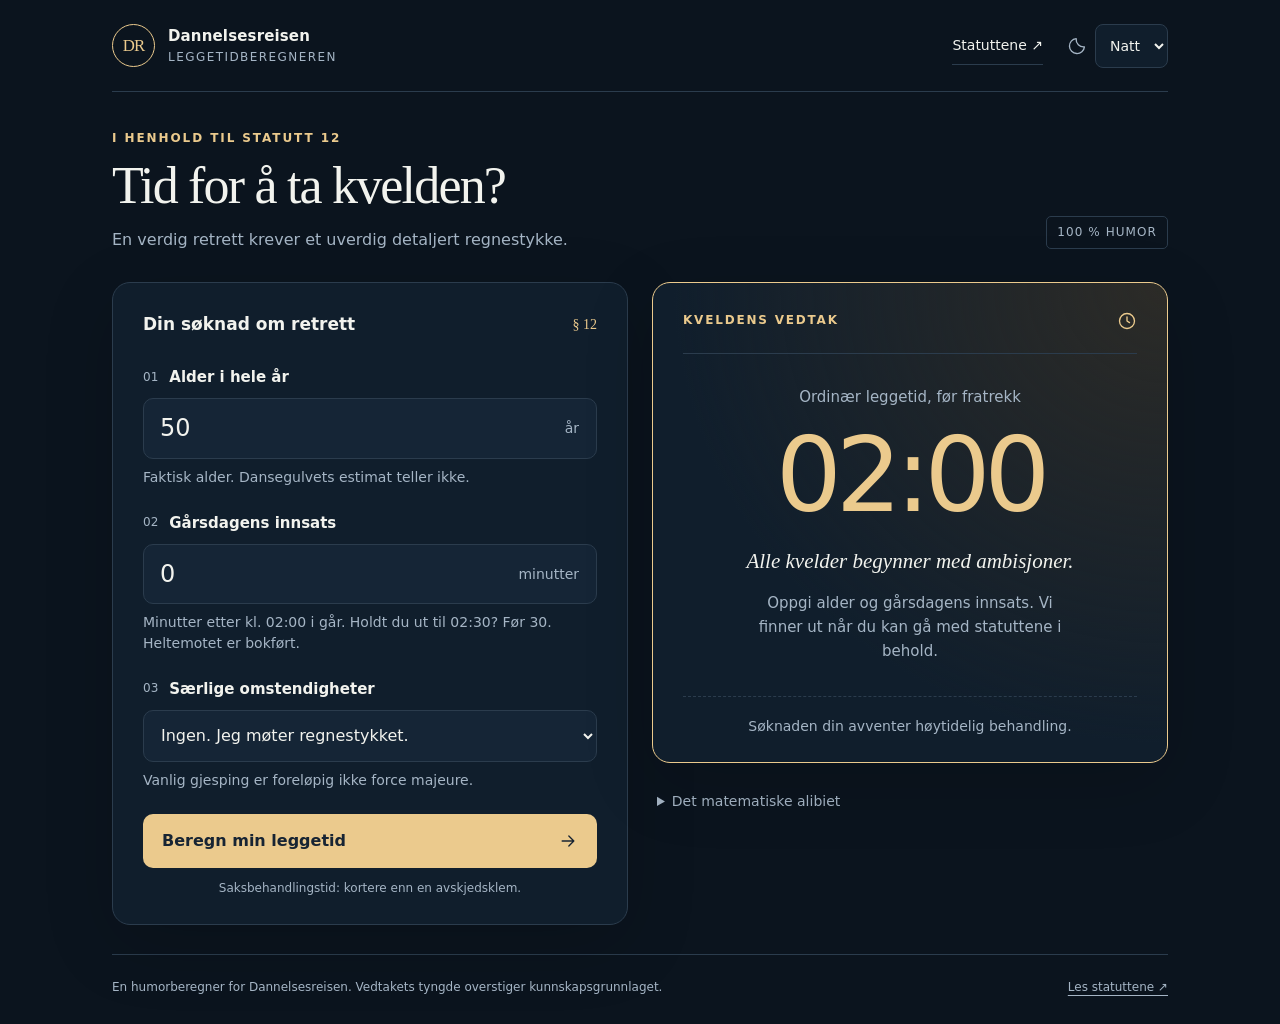
==== commit 548641b0: "Gi leggetidberegneren nytt design og tørrere humor Ny responsiv utforming med natt- og dagtema, tyde" ====
--- a/index.html
+++ b/index.html
@@ -1,164 +1,313 @@
 <!DOCTYPE html>
-<html lang="no">
+<html lang="nb">
 <head>
-    <meta charset="UTF-8">
-    <meta name="viewport" content="width=device-width, initial-scale=1.0">
-    <title>Leggetid-Beregneren (Statutt X)</title>
-    <style>
-        :root {
-            --bg: #f0f0f0;
-            --text: #222;
-            --card: #ffffff;
-            --muted: #f9f9f9;
-            --border: #ddd;
-            --accent: #4CAF50;
-            --accent-hover: #45a049;
-            --link: #2e7d32;
-        }
-
-        body.dark {
-            --bg: #121212;
-            --text: #f1f1f1;
-            --card: #1e1e1e;
-            --muted: #222;
-            --border: #444;
-            --accent: #66bb6a;
-            --accent-hover: #57a85c;
-            --link: #81c784;
-        }
-
-        body { font-family: Arial, sans-serif; max-width: 400px; margin: 0 auto; padding: 30px; background: var(--bg); color: var(--text); font-size: 18px; }
-        h1 { text-align: center; color: var(--text); font-size: 28px; }
-        label { display: block; margin: 15px 0 8px; font-weight: bold; font-size: 18px; }
-        input, select { width: 100%; padding: 12px; margin-bottom: 15px; box-sizing: border-box; font-size: 18px; background: var(--card); color: var(--text); border: 1px solid var(--border); }
-        select { height: 60px; font-size: 20px; }
-        button { width: 100%; padding: 15px; background: var(--accent); color: white; border: none; cursor: pointer; font-size: 20px; }
-        button:hover { background: var(--accent-hover); }
-        #mojitoBtn { background: red !important; margin-top: 10px; }
-        #mojitoBtn:hover { background: darkred !important; }
-        #result { margin-top: 20px; padding: 20px; background: var(--card); border-radius: 5px; display: none; font-size: 18px; }
-        .mojito { background: #ffeb3b; color: #333; font-style: italic; padding: 15px; margin-top: 10px; border-radius: 5px; font-size: 18px; }
-        #mojitoDisplay { display: none; margin-top: 10px; padding: 20px; background: var(--muted); border: 1px solid var(--border); border-radius: 5px; text-align: center; font-size: 18px; }
-        #mojitoDisplay img { max-width: 100%; height: auto; margin-bottom: 10px; }
-        .statutt-link { text-align: center; margin: 20px 0; font-size: 16px; }
-        .statutt-link a { color: var(--link); text-decoration: none; font-weight: bold; }
-        .statutt-link a:hover { text-decoration: underline; }
-    </style>
+  <meta charset="UTF-8">
+  <meta name="viewport" content="width=device-width, initial-scale=1.0">
+  <meta name="theme-color" content="#101c29">
+  <meta name="description" content="Dannelsesreisens leggetidberegner. Alder, innsats og tvilsomt gode unnskyldninger — behandlet med unødvendig høytidelighet.">
+  <title>Leggetidberegneren · Dannelsesreisen</title>
+  <style>
+    :root {
+      color-scheme: light;
+      --bg: #edf1f5; --surface: #fff; --surface-raised: #f5f7fa;
+      --text: #172636; --muted: #576674; --line: #cdd6de;
+      --gold: #805620; --gold-soft: #f4ead7; --button: #172f41; --button-text: #fff;
+      --mint: #25674f; --mint-soft: #e6f3ed; --focus: #876120;
+      --shadow: 0 20px 70px #1224350b;
+    }
+    body.dark {
+      color-scheme: dark;
+      --bg: #0b141e; --surface: #101e2c; --surface-raised: #152536;
+      --text: #f2f3ee; --muted: #a5b5c5; --line: #2b3c4d;
+      --gold: #ebca8d; --gold-soft: #2c2b27; --button: #ebca8d; --button-text: #172433;
+      --mint: #a4dfc3; --mint-soft: #16392f; --focus: #ebca8d;
+      --shadow: 0 20px 70px #00000028;
+    }
+    * { box-sizing: border-box; }
+    [hidden] { display: none !important; }
+    html { scroll-behavior: smooth; }
+    body { margin: 0; background: var(--bg); color: var(--text); font: 1rem/1.6 "Aptos", "Segoe UI", system-ui, sans-serif; -webkit-font-smoothing: antialiased; }
+    a { color: inherit; text-underline-offset: 4px; }
+    button, input, select { font: inherit; }
+    button, a, input, select, summary { -webkit-tap-highlight-color: transparent; }
+    button, select, summary { cursor: pointer; }
+    button { touch-action: manipulation; }
+    :focus-visible { outline: 3px solid var(--focus); outline-offset: 4px; }
+    svg { width: 20px; height: 20px; flex-shrink: 0; fill: none; stroke: currentColor; stroke-width: 1.6; stroke-linecap: round; stroke-linejoin: round; }
+    .shell { max-width: 1120px; padding: 0 32px; margin: 0 auto; }
+    .masthead { min-height: 92px; display: flex; align-items: center; justify-content: space-between; gap: 24px; border-bottom: 1px solid var(--line); }
+    .brand { display: flex; align-items: center; gap: 13px; }
+    .monogram { width: 43px; height: 43px; display: grid; place-items: center; border: 1px solid var(--gold); border-radius: 50%; font: 1.05rem Georgia, serif; color: var(--gold); letter-spacing: -.05em; }
+    .brand-name { font-weight: 650; letter-spacing: .01em; font-size: .9375rem; }
+    .brand-note { color: var(--muted); font-size: .75rem; letter-spacing: .12em; text-transform: uppercase; }
+    .header-tools { display: flex; align-items: center; gap: 24px; }
+    .statutt-link { font-size: .875rem; text-decoration: none; border-bottom: 1px solid var(--line); padding: 8px 0; }
+    .statutt-link:hover { color: var(--gold); border-color: var(--gold); }
+    .theme-picker { display: flex; align-items: center; gap: 8px; color: var(--muted); }
+    .theme-picker select { color: var(--text); background: var(--surface); border: 1px solid var(--line); border-radius: 8px; padding: 8px 10px; min-height: 44px; font-size: .875rem; }
+    .sr-only { position: absolute; width: 1px; height: 1px; padding: 0; margin: -1px; overflow: hidden; clip: rect(0,0,0,0); white-space: nowrap; border: 0; }
+    .intro { display: flex; align-items: flex-end; justify-content: space-between; gap: 24px; padding: 37px 0 29px; }
+    .eyebrow { color: var(--gold); font-size: .75rem; text-transform: uppercase; letter-spacing: .16em; font-weight: 650; margin: 0 0 9px; }
+    h1 { font-family: Georgia, "Times New Roman", serif; font-size: clamp(2rem, 4.6vw, 3.25rem); font-weight: 400; line-height: 1.12; letter-spacing: -.035em; margin: 0 0 12px; }
+    .intro p:last-child { color: var(--muted); margin: 0; max-width: 40rem; }
+    .humor-tag { flex-shrink: 0; color: var(--muted); font-size: .75rem; letter-spacing: .09em; text-transform: uppercase; border: 1px solid var(--line); border-radius: 5px; padding: 6px 10px; margin-bottom: 4px; }
+    .workspace { display: grid; grid-template-columns: 1fr 1fr; gap: 24px; align-items: start; }
+    .panel { background: var(--surface); border: 1px solid var(--line); border-radius: 18px; box-shadow: var(--shadow); min-width: 0; }
+    .application { padding: 28px 30px 26px; }
+    .panel-heading { display: flex; align-items: center; justify-content: space-between; gap: 12px; margin-bottom: 27px; }
+    .panel-heading h2 { font-size: 1.0625rem; font-weight: 650; margin: 0; }
+    .panel-heading > span { font: .875rem Georgia, serif; color: var(--gold); }
+    .field { margin: 0 0 23px; }
+    .field-label { display: flex; align-items: center; gap: 11px; margin: 0 0 9px; font-size: .9375rem; font-weight: 650; }
+    .step { color: var(--muted); font-size: .75rem; font-weight: 400; font-variant-numeric: tabular-nums; }
+    .input-wrap { display: flex; align-items: center; background: var(--surface-raised); border: 1px solid var(--line); border-radius: 10px; padding-right: 17px; }
+    .input-wrap:focus-within { border-color: var(--gold); }
+    .input-wrap input { width: 100%; min-width: 0; padding: 10px 16px; border: 0; border-radius: 10px; color: var(--text); background: transparent; font-size: 1.5rem; font-weight: 500; font-variant-numeric: tabular-nums; }
+    .input-wrap > span { font-size: .875rem; color: var(--muted); white-space: nowrap; padding-left: 8px; }
+    .field select { width: 100%; min-height: 52px; border: 1px solid var(--line); border-radius: 10px; color: var(--text); background: var(--surface-raised); padding: 12px 13px; }
+    .hint { color: var(--muted); font-size: .875rem; line-height: 1.5; margin: 8px 0 0; }
+    .primary-button { width: 100%; min-height: 54px; padding: 13px 18px; display: flex; justify-content: space-between; align-items: center; gap: 12px; background: var(--button); color: var(--button-text); border: 1px solid transparent; border-radius: 10px; font-weight: 650; transition: transform .18s, filter .18s; }
+    .primary-button:hover { filter: brightness(1.08); transform: translateY(-1px); }
+    .primary-button:active { transform: translateY(1px); }
+    .form-footnote { font-size: .75rem; color: var(--muted); text-align: center; margin: 11px 0 0; }
+    .verdict { container-type: inline-size; position: relative; padding: 28px 30px 25px; overflow: hidden; border-color: var(--gold); background: radial-gradient(ellipse at 100% 0%, var(--gold-soft), transparent 68%), var(--surface); }
+    .verdict-header { display: flex; justify-content: space-between; align-items: center; gap: 12px; padding-bottom: 22px; border-bottom: 1px solid var(--line); }
+    .verdict-header h2 { margin: 0; font-size: .75rem; text-transform: uppercase; letter-spacing: .15em; color: var(--gold); font-weight: 600; }
+    .verdict-header svg { color: var(--gold); }
+    .verdict-content { padding: 31px 0 22px; text-align: center; }
+    .verdict-label { margin: 0 0 8px; color: var(--muted); font-size: .9375rem; }
+    .clock { display: block; font-size: 6.5rem; font-size: min(6.5rem, 25cqi); font-weight: 300; letter-spacing: -.06em; line-height: 1.12; font-variant-numeric: tabular-nums; color: var(--gold); margin: 0; }
+    .word-verdict { font-family: Georgia, "Times New Roman", serif; font-size: clamp(2.2rem, 4vw, 3.15rem); line-height: 1.18; font-weight: 400; margin: 18px 0 22px; letter-spacing: -.03em; color: var(--gold); overflow-wrap: anywhere; }
+    .verdict-caption { font-family: Georgia, "Times New Roman", serif; font-size: 1.3125rem; line-height: 1.4; font-style: italic; margin: 14px 0 0; }
+    .verdict-copy { color: var(--muted); margin: 14px auto 0; font-size: .9375rem; max-width: 34ch; }
+    .receipt { border-top: 1px solid var(--line); padding-top: 12px; margin: 0; }
+    .receipt > div { display: flex; justify-content: space-between; gap: 20px; padding: 5px 0; font-size: .875rem; }
+    .receipt dt { color: var(--muted); }
+    .receipt dd { margin: 0; font-variant-numeric: tabular-nums; text-align: right; }
+    .receipt .total { border-top: 1px dashed var(--line); margin-top: 10px; padding-top: 13px; }
+    .receipt .total dt, .receipt .total dd { color: var(--text); font-weight: 650; }
+    .awaiting-note { border-top: 1px dashed var(--line); padding-top: 18px; margin: 11px 0 0; text-align: center; font-size: .875rem; color: var(--muted); }
+    #mojitoBtn { width: 100%; min-height: 48px; display: flex; justify-content: center; align-items: center; gap: 10px; margin-top: 23px; padding: 11px 14px; border: 1px solid var(--line); border-radius: 10px; background: transparent; color: var(--mint); font-weight: 600; font-size: .9375rem; transition: background .18s, border-color .18s; }
+    #mojitoBtn:hover { background: var(--mint-soft); border-color: var(--mint); }
+    .mojito { margin-top: 18px; padding: 20px; background: var(--mint-soft); color: var(--mint); border: 1px solid var(--mint); border-radius: 12px; scroll-margin-top: 24px; }
+    .mojito h3 { font: 1.5rem/1.25 Georgia, serif; margin: 5px 0 10px; }
+    .mojito p { margin: 8px 0 0; font-size: .9375rem; }
+    .mojito .eyebrow { color: inherit; font-size: .75rem; }
+    .recalculate-note { padding: 12px 15px; border: 1px solid var(--gold); border-radius: 8px; color: var(--gold); font-size: .875rem; margin: 18px 0 0; }
+    #result { scroll-margin-top: 22px; }
+    .fine-print { margin: 20px 0 0; padding: 0 5px; }
+    .fine-print summary { font-size: .875rem; color: var(--muted); padding: 7px 0; }
+    .fine-print summary:hover { color: var(--text); }
+    .fine-print p { margin: 12px 0; color: var(--muted); font-size: .875rem; }
+    .equation { display: flex; align-items: center; justify-content: center; flex-wrap: wrap; gap: 10px; margin: 18px 0; padding: 17px 10px; background: var(--surface); border: 1px solid var(--line); border-radius: 10px; font-family: Georgia, "Times New Roman", serif; font-size: 1.0625rem; }
+    .fraction { display: inline-flex; flex-direction: column; text-align: center; }
+    .fraction > span:first-child { border-bottom: 1px solid var(--muted); padding: 0 5px 4px; }
+    .fraction > span:last-child { padding: 4px 5px 0; }
+    .footer { display: flex; justify-content: space-between; gap: 20px; padding: 23px 0 27px; margin-top: 29px; border-top: 1px solid var(--line); color: var(--muted); font-size: .75rem; }
+    .footer p { margin: 0; }
+    .footer a { white-space: nowrap; }
+    @media (min-width: 761px) { .verdict-column { position: sticky; top: 24px; } }
+    @media (max-width: 760px) {
+      .shell { padding: 0 20px; max-width: 570px; }
+      .masthead { min-height: 82px; gap: 14px; }
+      .brand-note { font-size: .75rem; letter-spacing: .04em; }
+      .brand-name { font-size: .875rem; }
+      .header-tools { gap: 10px; }
+      .header-tools .statutt-link, .theme-picker svg { display: none; }
+      .intro { display: block; padding: 28px 0 24px; }
+      .intro p:last-child { font-size: .9375rem; }
+      .humor-tag { display: inline-block; margin: 16px 0 0; }
+      .workspace { grid-template-columns: minmax(0, 1fr); gap: 20px; }
+      .application, .verdict { padding: 24px; }
+      .panel-heading { margin-bottom: 23px; }
+      .clock { font-size: min(6.5rem, 25cqi); }
+      .footer { flex-direction: column; gap: 8px; }
+    }
+    @media (max-width: 360px) { .shell { padding: 0 14px; } .application, .verdict { padding: 20px; } .monogram { display: none; } }
+    @media (prefers-reduced-motion: reduce) { html { scroll-behavior: auto; } *, *::before, *::after { transition: none !important; animation: none !important; } }
+  </style>
 </head>
-<body>
-    <h1>Leggetidberegneren</h1>
-    <p><em>Standard: 02:00 (før fratrekk)</em></p>
-    
-    <label for="tema">Tema:</label>
-    <select id="tema" onchange="settTema(this.value)">
-        <option value="light">Lyst</option>
-        <option value="dark">Mørkt</option>
-    </select>
-
-    <div class="statutt-link">
-        <a href="statutter.html" target="_blank">Les de omforente statuttene (åpnes i ny fane)</a>
-    </div>
-
-    <label for="alder">Din alder (hele år):</label>
-    <input type="number" id="alder" min="0" value="50">
-
-    <label for="innsats">Innsats kvelden før (minutter over kl 02:00):</label>
-    <input type="number" id="innsats" min="0" step="0.1" value="0">
-
-    <label for="unntak">Unntak:</label>
-    <select id="unntak">
-        <option value="ingen">Ingen</option>
-        <option value="sykdom">Alvorlig sykdom</option>
-        <option value="amputasjon">Amputasjon</option>
-        <option value="fengsling">Fengsling</option>
-        <option value="pudding">Pudding-prinsippet</option>
-    </select>
-
-    <button onclick="beregn()">Beregn Leggetid!</button>
-
-    <div id="result"></div>
-    <div id="mojitoDisplay">
-        <img src="https://upload.wikimedia.org/wikipedia/commons/c/c1/Standard_version_of_Mojito_Cocktail.jpg" alt="Mojito Cocktail">
-        <p><strong>Mojito-prinsippet er påberopt!</strong><br>Ansikt må nå holdes i en introspektiv mine. Tanker og sinn må være åpne mens man vurderer dette!</p>
-    </div>
-
-    <script>
-        initialiserTema();
-        function settTema(tema) {
-            document.body.classList.toggle('dark', tema === 'dark');
-            localStorage.setItem('tema', tema);
-        }
-
-        function initialiserTema() {
-            const lagretTema = localStorage.getItem('tema') || 'light';
-            document.getElementById('tema').value = lagretTema;
-            settTema(lagretTema);
-        }
-
-        function beregnFratrekk(alder, innsats) {
-            const maxFratrekk = 120;
-            const midtpunkt = 60;
-            const k = 0.2;
-            const logistisk = maxFratrekk / (1 + Math.exp(-k * (alder - midtpunkt)));
-            return logistisk + innsats;
-        }
-
-        function minutterTilKlokke(min) {
-            const timer = Math.floor(min / 60);
-            const m = Math.floor(min % 60);
-            return `${timer.toString().padStart(2, '0')}:${m.toString().padStart(2, '0')}`;
-        }
-
-        function beregn() {
-            const alder = parseInt(document.getElementById('alder').value) || 50;
-            const innsats = parseFloat(document.getElementById('innsats').value) || 0;
-            const unntak = document.getElementById('unntak').value;
-
-            const resultDiv = document.getElementById('result');
-            let html = '<h3>Resultat:</h3>';
-
-            let showMojitoBtn = false;
-
-            if (unntak === 'sykdom') {
-                html += '<p>Alvorlig sykdom: Automatisk 23:00. Hvil deg!</p>';
-            } else if (unntak === 'amputasjon') {
-                html += '<p>Amputasjon: Umiddelbar retré. Det er sikkert bra igjen i morgen.</p>';
-            } else if (unntak === 'fengsling') {
-                html += '<p>Fengsling. Nyt det mens du kan, i morgen er det på\'an igjen.</p>';
-            } else if (unntak === 'pudding') {
-                html += '<p>Pudding-prinsippet: Jeg er en PUDDING! Jeg legger meg før leggetid. Som en PUDDING, altså</p>';
-            } else {
-                const fratrekk = beregnFratrekk(alder, innsats);
-                let leggetidMin = 120 - fratrekk;
-                if (leggetidMin < 0) leggetidMin = 0;
-                html += `<p>Fratrekk: ${fratrekk.toFixed(1)} min</p>`;
-                html += `<p>Din leggetid: ${minutterTilKlokke(leggetidMin)}</p>`;
-                html += '<p>Ingen Mojito. God natt!</p>';
-                showMojitoBtn = true;
-            }
-
-            resultDiv.innerHTML = html;
-            resultDiv.style.display = 'block';
-            resultDiv.scrollIntoView();
-
-            // Vis eller skjul Mojito-knapp
-            const mojitoBtn = document.getElementById('mojitoBtn');
-            if (showMojitoBtn) {
-                if (!mojitoBtn) {
-                    const btn = document.createElement('button');
-                    btn.id = 'mojitoBtn';
-                    btn.innerText = 'Påberop Mojito-Prinsippet!';
-                    btn.onclick = mojitoProklamasjon;
-                    resultDiv.appendChild(btn);
-                }
-            }
-        }
-
-        function mojitoProklamasjon() {
-            document.getElementById('mojitoDisplay').style.display = 'block';
-            document.getElementById('mojitoDisplay').scrollIntoView();
-            // Legg til +15 min logikk hvis ønskelig, men holder det enkelt som popup
-        }
-    </script>
+<body class="dark">
+  <div class="shell">
+    <header class="masthead">
+      <div class="brand">
+        <span class="monogram" aria-hidden="true">DR</span>
+        <div><div class="brand-name">Dannelsesreisen</div><div class="brand-note">Leggetidberegneren</div></div>
+      </div>
+      <div class="header-tools">
+        <a class="statutt-link" href="statutter.html">Statuttene ↗</a>
+        <div class="theme-picker">
+          <svg aria-hidden="true" viewBox="0 0 24 24"><path d="M20.9 13A9 9 0 0 1 11 3.1 9 9 0 1 0 20.9 13Z"/></svg>
+          <label for="tema" class="sr-only">Fargetema</label>
+          <select id="tema" onchange="settTema(this.value)"><option value="dark">Natt</option><option value="light">Dag</option></select>
+        </div>
+      </div>
+    </header>
+    <main>
+      <div class="intro">
+        <div>
+          <p class="eyebrow">I henhold til statutt 12</p>
+          <h1>Tid for å ta kvelden?</h1>
+          <p>En verdig retrett krever et uverdig detaljert regnestykke.</p>
+        </div>
+        <span class="humor-tag">100 % humor</span>
+      </div>
+      <div class="workspace">
+        <form class="panel application" id="application" novalidate onsubmit="event.preventDefault(); beregn();">
+          <div class="panel-heading"><h2>Din søknad om retrett</h2><span>§ 12</span></div>
+          <div class="field">
+            <label class="field-label" for="alder"><span class="step" aria-hidden="true">01</span> Alder i hele år</label>
+            <div class="input-wrap"><input type="number" id="alder" min="0" step="1" value="50" inputmode="numeric" aria-describedby="alderHint"><span aria-hidden="true">år</span></div>
+            <p class="hint" id="alderHint">Faktisk alder. Dansegulvets estimat teller ikke.</p>
+          </div>
+          <div class="field">
+            <label class="field-label" for="innsats"><span class="step" aria-hidden="true">02</span> Gårsdagens innsats</label>
+            <div class="input-wrap"><input type="number" id="innsats" min="0" step="0.1" value="0" inputmode="decimal" aria-describedby="innsatsHint"><span aria-hidden="true">minutter</span></div>
+            <p class="hint" id="innsatsHint">Minutter etter kl. 02:00 i går. Holdt du ut til 02:30? Før 30. Heltemotet er bokført.</p>
+          </div>
+          <div class="field">
+            <label class="field-label" for="unntak"><span class="step" aria-hidden="true">03</span> Særlige omstendigheter</label>
+            <select id="unntak" aria-describedby="unntakHint">
+              <option value="ingen">Ingen. Jeg møter regnestykket.</option>
+              <option value="sykdom">Alvorlig sykdom</option>
+              <option value="amputasjon">Amputasjon</option>
+              <option value="fengsling">Fengsling</option>
+              <option value="pudding">Pudding-prinsippet — jeg vil hjem</option>
+            </select>
+            <p class="hint" id="unntakHint">Vanlig gjesping er foreløpig ikke force majeure.</p>
+          </div>
+          <button class="primary-button" type="submit"><span>Beregn min leggetid</span><svg aria-hidden="true" viewBox="0 0 24 24"><path d="M5 12h14m-6-6 6 6-6 6"/></svg></button>
+          <p class="form-footnote">Saksbehandlingstid: kortere enn en avskjedsklem.</p>
+        </form>
+        <div class="verdict-column">
+          <section class="panel verdict" aria-labelledby="verdictHeading">
+            <div class="verdict-header"><h2 id="verdictHeading">Kveldens vedtak</h2><svg aria-hidden="true" viewBox="0 0 24 24"><circle cx="12" cy="12" r="9"/><path d="M12 7v5l3 2"/></svg></div>
+            <div id="placeholder">
+              <div class="verdict-content">
+                <p class="verdict-label">Ordinær leggetid, før fratrekk</p>
+                <p class="clock">02:00</p>
+                <p class="verdict-caption">Alle kvelder begynner med ambisjoner.</p>
+                <p class="verdict-copy">Oppgi alder og gårsdagens innsats. Vi finner ut når du kan gå med statuttene i behold.</p>
+              </div>
+              <p class="awaiting-note">Søknaden din avventer høytidelig behandling.</p>
+            </div>
+            <div id="result" role="status" aria-live="polite" aria-atomic="true" tabindex="-1" hidden></div>
+            <p id="recalculateNote" class="recalculate-note" hidden>Opplysningene er endret. Beregn på nytt for et oppdatert vedtak.</p>
+            <button type="button" id="mojitoBtn" onclick="mojitoProklamasjon()" aria-expanded="false" aria-controls="mojitoDisplay" hidden>
+              <svg aria-hidden="true" viewBox="0 0 24 24"><path d="m3 3 9 10 9-10H3Zm9 10v8m-5 0h10M6.6 7h10.8"/></svg>
+              Påberop Mojito-prinsippet
+            </button>
+            <div id="mojitoDisplay" class="mojito" role="status" tabindex="-1" hidden>
+              <p class="eyebrow">Innsigelse mottatt</p>
+              <h3>Retten heves. Baren vurderes.</h3>
+              <p>Mojito-prinsippet er påberopt. De øvrige medlemmene bes innta en introspektiv mine og vurdere én siste drink med åpent sinn.</p>
+              <p>Klokkeslettet står. Din prinsipielle uenighet er protokollført.</p>
+            </div>
+          </section>
+          <details class="fine-print">
+            <summary>Det matematiske alibiet</summary>
+            <div class="equation" role="math" aria-label="Fratrekk er 120 delt på 1 pluss e opphøyd i minus 0,2 ganger alder minus 60, pluss innsats">
+              <span aria-hidden="true">Fratrekk =</span><span class="fraction" aria-hidden="true"><span>120</span><span>1 + e<sup>−0,2(A − 60)</sup></span></span><span aria-hidden="true">+ I</span>
+            </div>
+            <p><strong>A</strong> er alder i hele år. <strong>I</strong> er minutter etter kl. 02:00 kvelden før. Aldersleddet har maksgrense 120 minutter og midtpunkt 60 år.</p>
+            <p>Fratrekket trekkes fra kl. 02:00. Beregnet leggetid blir aldri tidligere enn midnatt, og klokkeslettet rundes ned til hele minutter. Særunntak behandles separat.</p>
+            <p>En logistisk kurve. Et sosialt problem. Uforholdsmessig mye autoritet.</p>
+            <a class="statutt-link" href="statutter.html#leggetid">Les hele leggetidsstatutten ↗</a>
+          </details>
+        </div>
+      </div>
+      <noscript><p>Denne beregneren trenger JavaScript for å regne. <a href="statutter.html#leggetid">Du kan fortsatt lese leggetidsreglene her.</a></p></noscript>
+    </main>
+    <footer class="footer"><p>En humorberegner for Dannelsesreisen. Vedtakets tyngde overstiger kunnskapsgrunnlaget.</p><a href="statutter.html">Les statuttene ↗</a></footer>
+  </div>
+  <script>
+    initialiserTema();
+    function settTema(tema) {
+      document.body.classList.toggle('dark', tema === 'dark');
+      try { localStorage.setItem('tema', tema); } catch (_) { /* Tema virker også uten lagring. */ }
+    }
+
+    function initialiserTema() {
+      let lagretTema = 'dark';
+      try { lagretTema = localStorage.getItem('tema') || 'dark'; } catch (_) {}
+      if (lagretTema !== 'light' && lagretTema !== 'dark') lagretTema = 'dark';
+      document.getElementById('tema').value = lagretTema;
+      settTema(lagretTema);
+    }
+
+    // Beregningsformel og klokkeavrunding er bevart fra originalen.
+    function beregnFratrekk(alder, innsats) {
+        const maxFratrekk = 120;
+        const midtpunkt = 60;
+        const k = 0.2;
+        const logistisk = maxFratrekk / (1 + Math.exp(-k * (alder - midtpunkt)));
+        return logistisk + innsats;
+    }
+
+    function minutterTilKlokke(min) {
+        const timer = Math.floor(min / 60);
+        const m = Math.floor(min % 60);
+        return `${timer.toString().padStart(2, '0')}:${m.toString().padStart(2, '0')}`;
+    }
+
+    function beregn() {
+      const alder = parseInt(document.getElementById('alder').value) || 50;
+      const innsats = parseFloat(document.getElementById('innsats').value) || 0;
+      const unntak = document.getElementById('unntak').value;
+      const resultDiv = document.getElementById('result');
+      let html = '';
+      let showMojitoBtn = false;
+
+      if (unntak === 'sykdom') {
+        html = '<div class="verdict-content"><p class="verdict-label">Alvorlig sykdom · automatisk leggetid</p><p class="clock">23:00</p><p class="verdict-caption">Fullt fritak. Ingen diskusjon.</p><p class="verdict-copy">Her legger selv komiteen bort humoren. Ta kvelden, hvil deg og ta vare på deg selv.</p></div>';
+      } else if (unntak === 'amputasjon') {
+        html = '<div class="verdict-content"><p class="verdict-label">Amputasjon · særunntak</p><h3 class="word-verdict">Umiddelbar retrett.</h3><p class="verdict-caption">Søknaden anses tilstrekkelig begrunnet.</p><p class="verdict-copy">Komiteen frafaller kravet om personlig oppmøte ved avslutningen.</p></div>';
+      } else if (unntak === 'fengsling') {
+        html = '<div class="verdict-content"><p class="verdict-label">Fengsling · særunntak</p><h3 class="word-verdict">Retrett under oppsyn.</h3><p class="verdict-caption">Kvelden er nå utenfor vårt mandat.</p><p class="verdict-copy">Videre program fastsettes av vertskapet. Innsigelser rettes til vakthavende.</p></div>';
+      } else if (unntak === 'pudding') {
+        html = '<div class="verdict-content"><p class="verdict-label">Pudding-prinsippet</p><h3 class="word-verdict">Jeg er en pudding.</h3><p class="verdict-caption">Selvinnsikt er også en form for dannelse.</p><p class="verdict-copy">Du legger deg fordi du vil. Ingen utregning. Ingen anke. Betegnelsen blir stående i referatet.</p></div>';
+      } else {
+        const fratrekk = beregnFratrekk(alder, innsats);
+        let leggetidMin = 120 - fratrekk;
+        if (leggetidMin < 0) leggetidMin = 0;
+        const klokke = minutterTilKlokke(leggetidMin);
+        const minuttTekst = tall => tall.toFixed(1).replace('.', ',');
+        const kommentar = leggetidMin === 0 ? 'Du har gjort ditt. Og antakelig litt til.' : 'Retrett innvilget. Verdighet etter evne.';
+        html = `<div class="verdict-content"><p class="verdict-label">Din tidligste tillatte leggetid</p><p class="clock">${klokke}</p><p class="verdict-caption">${kommentar}</p></div>
+          <dl class="receipt"><div><dt>Ordinær leggetid</dt><dd>02:00</dd></div><div><dt>Aldersfratrekk · ${alder} år</dt><dd>${minuttTekst(beregnFratrekk(alder, 0))} min</dd></div><div><dt>Gårsdagens innsats</dt><dd>${minuttTekst(innsats)} min</dd></div><div class="total"><dt>Samlet fratrekk</dt><dd>${minuttTekst(fratrekk)} min</dd></div></dl>
+          <p class="verdict-copy">Ingen Mojito. God natt! Eventuelle prinsipielle innsigelser fremmes nedenfor.</p>`;
+        showMojitoBtn = true;
+      }
+
+      document.getElementById('placeholder').hidden = true;
+      resultDiv.innerHTML = html;
+      resultDiv.hidden = false;
+      document.getElementById('recalculateNote').hidden = true;
+      const mojitoBtn = document.getElementById('mojitoBtn');
+      mojitoBtn.hidden = !showMojitoBtn;
+      mojitoBtn.setAttribute('aria-expanded', 'false');
+      document.getElementById('mojitoDisplay').hidden = true;
+      resultDiv.focus({ preventScroll: true });
+      resultDiv.scrollIntoView({ block: 'nearest' });
+    }
+
+    function mojitoProklamasjon() {
+      const display = document.getElementById('mojitoDisplay');
+      display.hidden = false;
+      document.getElementById('mojitoBtn').setAttribute('aria-expanded', 'true');
+      display.focus({ preventScroll: true });
+      display.scrollIntoView({ block: 'nearest' });
+      // Prinsippet er en proklamasjon. Det endrer aldri beregnet leggetid.
+    }
+
+    document.getElementById('application').addEventListener('input', function () {
+      if (!document.getElementById('result').hidden) {
+        document.getElementById('recalculateNote').hidden = false;
+        document.getElementById('mojitoBtn').hidden = true;
+        document.getElementById('mojitoBtn').setAttribute('aria-expanded', 'false');
+        document.getElementById('mojitoDisplay').hidden = true;
+      }
+    });
+  </script>
 </body>
 </html>
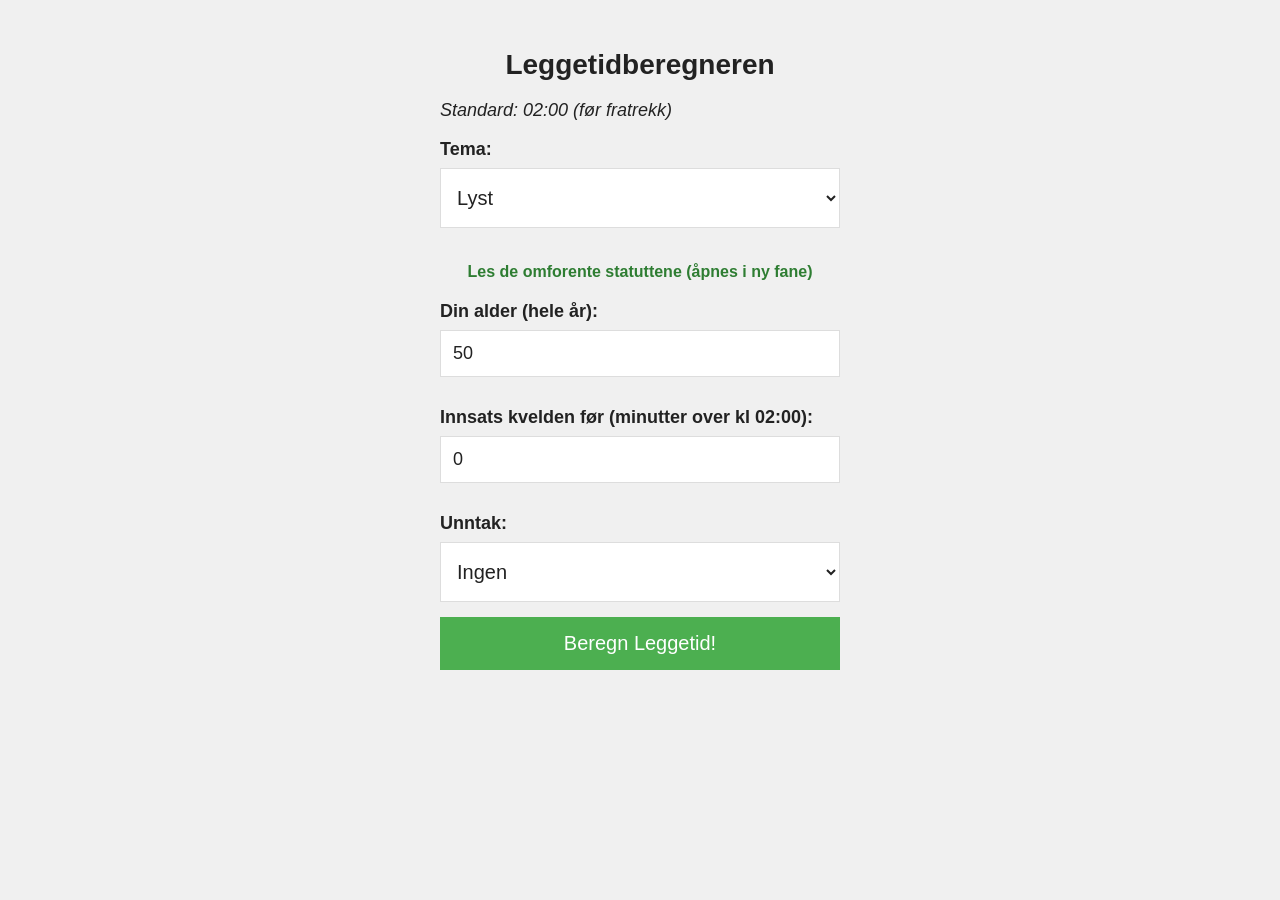
==== commit de69e158: "Håndter invitasjoner i åpen fane og dokumenter publisert kontroll Last riktig kveld når en ny invita" ====
--- a/index.html
+++ b/index.html
@@ -1,313 +1,164 @@
 <!DOCTYPE html>
-<html lang="nb">
+<html lang="no">
 <head>
-  <meta charset="UTF-8">
-  <meta name="viewport" content="width=device-width, initial-scale=1.0">
-  <meta name="theme-color" content="#101c29">
-  <meta name="description" content="Dannelsesreisens leggetidberegner. Alder, innsats og tvilsomt gode unnskyldninger — behandlet med unødvendig høytidelighet.">
-  <title>Leggetidberegneren · Dannelsesreisen</title>
-  <style>
-    :root {
-      color-scheme: light;
-      --bg: #edf1f5; --surface: #fff; --surface-raised: #f5f7fa;
-      --text: #172636; --muted: #576674; --line: #cdd6de;
-      --gold: #805620; --gold-soft: #f4ead7; --button: #172f41; --button-text: #fff;
-      --mint: #25674f; --mint-soft: #e6f3ed; --focus: #876120;
-      --shadow: 0 20px 70px #1224350b;
-    }
-    body.dark {
-      color-scheme: dark;
-      --bg: #0b141e; --surface: #101e2c; --surface-raised: #152536;
-      --text: #f2f3ee; --muted: #a5b5c5; --line: #2b3c4d;
-      --gold: #ebca8d; --gold-soft: #2c2b27; --button: #ebca8d; --button-text: #172433;
-      --mint: #a4dfc3; --mint-soft: #16392f; --focus: #ebca8d;
-      --shadow: 0 20px 70px #00000028;
-    }
-    * { box-sizing: border-box; }
-    [hidden] { display: none !important; }
-    html { scroll-behavior: smooth; }
-    body { margin: 0; background: var(--bg); color: var(--text); font: 1rem/1.6 "Aptos", "Segoe UI", system-ui, sans-serif; -webkit-font-smoothing: antialiased; }
-    a { color: inherit; text-underline-offset: 4px; }
-    button, input, select { font: inherit; }
-    button, a, input, select, summary { -webkit-tap-highlight-color: transparent; }
-    button, select, summary { cursor: pointer; }
-    button { touch-action: manipulation; }
-    :focus-visible { outline: 3px solid var(--focus); outline-offset: 4px; }
-    svg { width: 20px; height: 20px; flex-shrink: 0; fill: none; stroke: currentColor; stroke-width: 1.6; stroke-linecap: round; stroke-linejoin: round; }
-    .shell { max-width: 1120px; padding: 0 32px; margin: 0 auto; }
-    .masthead { min-height: 92px; display: flex; align-items: center; justify-content: space-between; gap: 24px; border-bottom: 1px solid var(--line); }
-    .brand { display: flex; align-items: center; gap: 13px; }
-    .monogram { width: 43px; height: 43px; display: grid; place-items: center; border: 1px solid var(--gold); border-radius: 50%; font: 1.05rem Georgia, serif; color: var(--gold); letter-spacing: -.05em; }
-    .brand-name { font-weight: 650; letter-spacing: .01em; font-size: .9375rem; }
-    .brand-note { color: var(--muted); font-size: .75rem; letter-spacing: .12em; text-transform: uppercase; }
-    .header-tools { display: flex; align-items: center; gap: 24px; }
-    .statutt-link { font-size: .875rem; text-decoration: none; border-bottom: 1px solid var(--line); padding: 8px 0; }
-    .statutt-link:hover { color: var(--gold); border-color: var(--gold); }
-    .theme-picker { display: flex; align-items: center; gap: 8px; color: var(--muted); }
-    .theme-picker select { color: var(--text); background: var(--surface); border: 1px solid var(--line); border-radius: 8px; padding: 8px 10px; min-height: 44px; font-size: .875rem; }
-    .sr-only { position: absolute; width: 1px; height: 1px; padding: 0; margin: -1px; overflow: hidden; clip: rect(0,0,0,0); white-space: nowrap; border: 0; }
-    .intro { display: flex; align-items: flex-end; justify-content: space-between; gap: 24px; padding: 37px 0 29px; }
-    .eyebrow { color: var(--gold); font-size: .75rem; text-transform: uppercase; letter-spacing: .16em; font-weight: 650; margin: 0 0 9px; }
-    h1 { font-family: Georgia, "Times New Roman", serif; font-size: clamp(2rem, 4.6vw, 3.25rem); font-weight: 400; line-height: 1.12; letter-spacing: -.035em; margin: 0 0 12px; }
-    .intro p:last-child { color: var(--muted); margin: 0; max-width: 40rem; }
-    .humor-tag { flex-shrink: 0; color: var(--muted); font-size: .75rem; letter-spacing: .09em; text-transform: uppercase; border: 1px solid var(--line); border-radius: 5px; padding: 6px 10px; margin-bottom: 4px; }
-    .workspace { display: grid; grid-template-columns: 1fr 1fr; gap: 24px; align-items: start; }
-    .panel { background: var(--surface); border: 1px solid var(--line); border-radius: 18px; box-shadow: var(--shadow); min-width: 0; }
-    .application { padding: 28px 30px 26px; }
-    .panel-heading { display: flex; align-items: center; justify-content: space-between; gap: 12px; margin-bottom: 27px; }
-    .panel-heading h2 { font-size: 1.0625rem; font-weight: 650; margin: 0; }
-    .panel-heading > span { font: .875rem Georgia, serif; color: var(--gold); }
-    .field { margin: 0 0 23px; }
-    .field-label { display: flex; align-items: center; gap: 11px; margin: 0 0 9px; font-size: .9375rem; font-weight: 650; }
-    .step { color: var(--muted); font-size: .75rem; font-weight: 400; font-variant-numeric: tabular-nums; }
-    .input-wrap { display: flex; align-items: center; background: var(--surface-raised); border: 1px solid var(--line); border-radius: 10px; padding-right: 17px; }
-    .input-wrap:focus-within { border-color: var(--gold); }
-    .input-wrap input { width: 100%; min-width: 0; padding: 10px 16px; border: 0; border-radius: 10px; color: var(--text); background: transparent; font-size: 1.5rem; font-weight: 500; font-variant-numeric: tabular-nums; }
-    .input-wrap > span { font-size: .875rem; color: var(--muted); white-space: nowrap; padding-left: 8px; }
-    .field select { width: 100%; min-height: 52px; border: 1px solid var(--line); border-radius: 10px; color: var(--text); background: var(--surface-raised); padding: 12px 13px; }
-    .hint { color: var(--muted); font-size: .875rem; line-height: 1.5; margin: 8px 0 0; }
-    .primary-button { width: 100%; min-height: 54px; padding: 13px 18px; display: flex; justify-content: space-between; align-items: center; gap: 12px; background: var(--button); color: var(--button-text); border: 1px solid transparent; border-radius: 10px; font-weight: 650; transition: transform .18s, filter .18s; }
-    .primary-button:hover { filter: brightness(1.08); transform: translateY(-1px); }
-    .primary-button:active { transform: translateY(1px); }
-    .form-footnote { font-size: .75rem; color: var(--muted); text-align: center; margin: 11px 0 0; }
-    .verdict { container-type: inline-size; position: relative; padding: 28px 30px 25px; overflow: hidden; border-color: var(--gold); background: radial-gradient(ellipse at 100% 0%, var(--gold-soft), transparent 68%), var(--surface); }
-    .verdict-header { display: flex; justify-content: space-between; align-items: center; gap: 12px; padding-bottom: 22px; border-bottom: 1px solid var(--line); }
-    .verdict-header h2 { margin: 0; font-size: .75rem; text-transform: uppercase; letter-spacing: .15em; color: var(--gold); font-weight: 600; }
-    .verdict-header svg { color: var(--gold); }
-    .verdict-content { padding: 31px 0 22px; text-align: center; }
-    .verdict-label { margin: 0 0 8px; color: var(--muted); font-size: .9375rem; }
-    .clock { display: block; font-size: 6.5rem; font-size: min(6.5rem, 25cqi); font-weight: 300; letter-spacing: -.06em; line-height: 1.12; font-variant-numeric: tabular-nums; color: var(--gold); margin: 0; }
-    .word-verdict { font-family: Georgia, "Times New Roman", serif; font-size: clamp(2.2rem, 4vw, 3.15rem); line-height: 1.18; font-weight: 400; margin: 18px 0 22px; letter-spacing: -.03em; color: var(--gold); overflow-wrap: anywhere; }
-    .verdict-caption { font-family: Georgia, "Times New Roman", serif; font-size: 1.3125rem; line-height: 1.4; font-style: italic; margin: 14px 0 0; }
-    .verdict-copy { color: var(--muted); margin: 14px auto 0; font-size: .9375rem; max-width: 34ch; }
-    .receipt { border-top: 1px solid var(--line); padding-top: 12px; margin: 0; }
-    .receipt > div { display: flex; justify-content: space-between; gap: 20px; padding: 5px 0; font-size: .875rem; }
-    .receipt dt { color: var(--muted); }
-    .receipt dd { margin: 0; font-variant-numeric: tabular-nums; text-align: right; }
-    .receipt .total { border-top: 1px dashed var(--line); margin-top: 10px; padding-top: 13px; }
-    .receipt .total dt, .receipt .total dd { color: var(--text); font-weight: 650; }
-    .awaiting-note { border-top: 1px dashed var(--line); padding-top: 18px; margin: 11px 0 0; text-align: center; font-size: .875rem; color: var(--muted); }
-    #mojitoBtn { width: 100%; min-height: 48px; display: flex; justify-content: center; align-items: center; gap: 10px; margin-top: 23px; padding: 11px 14px; border: 1px solid var(--line); border-radius: 10px; background: transparent; color: var(--mint); font-weight: 600; font-size: .9375rem; transition: background .18s, border-color .18s; }
-    #mojitoBtn:hover { background: var(--mint-soft); border-color: var(--mint); }
-    .mojito { margin-top: 18px; padding: 20px; background: var(--mint-soft); color: var(--mint); border: 1px solid var(--mint); border-radius: 12px; scroll-margin-top: 24px; }
-    .mojito h3 { font: 1.5rem/1.25 Georgia, serif; margin: 5px 0 10px; }
-    .mojito p { margin: 8px 0 0; font-size: .9375rem; }
-    .mojito .eyebrow { color: inherit; font-size: .75rem; }
-    .recalculate-note { padding: 12px 15px; border: 1px solid var(--gold); border-radius: 8px; color: var(--gold); font-size: .875rem; margin: 18px 0 0; }
-    #result { scroll-margin-top: 22px; }
-    .fine-print { margin: 20px 0 0; padding: 0 5px; }
-    .fine-print summary { font-size: .875rem; color: var(--muted); padding: 7px 0; }
-    .fine-print summary:hover { color: var(--text); }
-    .fine-print p { margin: 12px 0; color: var(--muted); font-size: .875rem; }
-    .equation { display: flex; align-items: center; justify-content: center; flex-wrap: wrap; gap: 10px; margin: 18px 0; padding: 17px 10px; background: var(--surface); border: 1px solid var(--line); border-radius: 10px; font-family: Georgia, "Times New Roman", serif; font-size: 1.0625rem; }
-    .fraction { display: inline-flex; flex-direction: column; text-align: center; }
-    .fraction > span:first-child { border-bottom: 1px solid var(--muted); padding: 0 5px 4px; }
-    .fraction > span:last-child { padding: 4px 5px 0; }
-    .footer { display: flex; justify-content: space-between; gap: 20px; padding: 23px 0 27px; margin-top: 29px; border-top: 1px solid var(--line); color: var(--muted); font-size: .75rem; }
-    .footer p { margin: 0; }
-    .footer a { white-space: nowrap; }
-    @media (min-width: 761px) { .verdict-column { position: sticky; top: 24px; } }
-    @media (max-width: 760px) {
-      .shell { padding: 0 20px; max-width: 570px; }
-      .masthead { min-height: 82px; gap: 14px; }
-      .brand-note { font-size: .75rem; letter-spacing: .04em; }
-      .brand-name { font-size: .875rem; }
-      .header-tools { gap: 10px; }
-      .header-tools .statutt-link, .theme-picker svg { display: none; }
-      .intro { display: block; padding: 28px 0 24px; }
-      .intro p:last-child { font-size: .9375rem; }
-      .humor-tag { display: inline-block; margin: 16px 0 0; }
-      .workspace { grid-template-columns: minmax(0, 1fr); gap: 20px; }
-      .application, .verdict { padding: 24px; }
-      .panel-heading { margin-bottom: 23px; }
-      .clock { font-size: min(6.5rem, 25cqi); }
-      .footer { flex-direction: column; gap: 8px; }
-    }
-    @media (max-width: 360px) { .shell { padding: 0 14px; } .application, .verdict { padding: 20px; } .monogram { display: none; } }
-    @media (prefers-reduced-motion: reduce) { html { scroll-behavior: auto; } *, *::before, *::after { transition: none !important; animation: none !important; } }
-  </style>
+    <meta charset="UTF-8">
+    <meta name="viewport" content="width=device-width, initial-scale=1.0">
+    <title>Leggetid-Beregneren (Statutt X)</title>
+    <style>
+        :root {
+            --bg: #f0f0f0;
+            --text: #222;
+            --card: #ffffff;
+            --muted: #f9f9f9;
+            --border: #ddd;
+            --accent: #4CAF50;
+            --accent-hover: #45a049;
+            --link: #2e7d32;
+        }
+
+        body.dark {
+            --bg: #121212;
+            --text: #f1f1f1;
+            --card: #1e1e1e;
+            --muted: #222;
+            --border: #444;
+            --accent: #66bb6a;
+            --accent-hover: #57a85c;
+            --link: #81c784;
+        }
+
+        body { font-family: Arial, sans-serif; max-width: 400px; margin: 0 auto; padding: 30px; background: var(--bg); color: var(--text); font-size: 18px; }
+        h1 { text-align: center; color: var(--text); font-size: 28px; }
+        label { display: block; margin: 15px 0 8px; font-weight: bold; font-size: 18px; }
+        input, select { width: 100%; padding: 12px; margin-bottom: 15px; box-sizing: border-box; font-size: 18px; background: var(--card); color: var(--text); border: 1px solid var(--border); }
+        select { height: 60px; font-size: 20px; }
+        button { width: 100%; padding: 15px; background: var(--accent); color: white; border: none; cursor: pointer; font-size: 20px; }
+        button:hover { background: var(--accent-hover); }
+        #mojitoBtn { background: red !important; margin-top: 10px; }
+        #mojitoBtn:hover { background: darkred !important; }
+        #result { margin-top: 20px; padding: 20px; background: var(--card); border-radius: 5px; display: none; font-size: 18px; }
+        .mojito { background: #ffeb3b; color: #333; font-style: italic; padding: 15px; margin-top: 10px; border-radius: 5px; font-size: 18px; }
+        #mojitoDisplay { display: none; margin-top: 10px; padding: 20px; background: var(--muted); border: 1px solid var(--border); border-radius: 5px; text-align: center; font-size: 18px; }
+        #mojitoDisplay img { max-width: 100%; height: auto; margin-bottom: 10px; }
+        .statutt-link { text-align: center; margin: 20px 0; font-size: 16px; }
+        .statutt-link a { color: var(--link); text-decoration: none; font-weight: bold; }
+        .statutt-link a:hover { text-decoration: underline; }
+    </style>
 </head>
-<body class="dark">
-  <div class="shell">
-    <header class="masthead">
-      <div class="brand">
-        <span class="monogram" aria-hidden="true">DR</span>
-        <div><div class="brand-name">Dannelsesreisen</div><div class="brand-note">Leggetidberegneren</div></div>
-      </div>
-      <div class="header-tools">
-        <a class="statutt-link" href="statutter.html">Statuttene ↗</a>
-        <div class="theme-picker">
-          <svg aria-hidden="true" viewBox="0 0 24 24"><path d="M20.9 13A9 9 0 0 1 11 3.1 9 9 0 1 0 20.9 13Z"/></svg>
-          <label for="tema" class="sr-only">Fargetema</label>
-          <select id="tema" onchange="settTema(this.value)"><option value="dark">Natt</option><option value="light">Dag</option></select>
-        </div>
-      </div>
-    </header>
-    <main>
-      <div class="intro">
-        <div>
-          <p class="eyebrow">I henhold til statutt 12</p>
-          <h1>Tid for å ta kvelden?</h1>
-          <p>En verdig retrett krever et uverdig detaljert regnestykke.</p>
-        </div>
-        <span class="humor-tag">100 % humor</span>
-      </div>
-      <div class="workspace">
-        <form class="panel application" id="application" novalidate onsubmit="event.preventDefault(); beregn();">
-          <div class="panel-heading"><h2>Din søknad om retrett</h2><span>§ 12</span></div>
-          <div class="field">
-            <label class="field-label" for="alder"><span class="step" aria-hidden="true">01</span> Alder i hele år</label>
-            <div class="input-wrap"><input type="number" id="alder" min="0" step="1" value="50" inputmode="numeric" aria-describedby="alderHint"><span aria-hidden="true">år</span></div>
-            <p class="hint" id="alderHint">Faktisk alder. Dansegulvets estimat teller ikke.</p>
-          </div>
-          <div class="field">
-            <label class="field-label" for="innsats"><span class="step" aria-hidden="true">02</span> Gårsdagens innsats</label>
-            <div class="input-wrap"><input type="number" id="innsats" min="0" step="0.1" value="0" inputmode="decimal" aria-describedby="innsatsHint"><span aria-hidden="true">minutter</span></div>
-            <p class="hint" id="innsatsHint">Minutter etter kl. 02:00 i går. Holdt du ut til 02:30? Før 30. Heltemotet er bokført.</p>
-          </div>
-          <div class="field">
-            <label class="field-label" for="unntak"><span class="step" aria-hidden="true">03</span> Særlige omstendigheter</label>
-            <select id="unntak" aria-describedby="unntakHint">
-              <option value="ingen">Ingen. Jeg møter regnestykket.</option>
-              <option value="sykdom">Alvorlig sykdom</option>
-              <option value="amputasjon">Amputasjon</option>
-              <option value="fengsling">Fengsling</option>
-              <option value="pudding">Pudding-prinsippet — jeg vil hjem</option>
-            </select>
-            <p class="hint" id="unntakHint">Vanlig gjesping er foreløpig ikke force majeure.</p>
-          </div>
-          <button class="primary-button" type="submit"><span>Beregn min leggetid</span><svg aria-hidden="true" viewBox="0 0 24 24"><path d="M5 12h14m-6-6 6 6-6 6"/></svg></button>
-          <p class="form-footnote">Saksbehandlingstid: kortere enn en avskjedsklem.</p>
-        </form>
-        <div class="verdict-column">
-          <section class="panel verdict" aria-labelledby="verdictHeading">
-            <div class="verdict-header"><h2 id="verdictHeading">Kveldens vedtak</h2><svg aria-hidden="true" viewBox="0 0 24 24"><circle cx="12" cy="12" r="9"/><path d="M12 7v5l3 2"/></svg></div>
-            <div id="placeholder">
-              <div class="verdict-content">
-                <p class="verdict-label">Ordinær leggetid, før fratrekk</p>
-                <p class="clock">02:00</p>
-                <p class="verdict-caption">Alle kvelder begynner med ambisjoner.</p>
-                <p class="verdict-copy">Oppgi alder og gårsdagens innsats. Vi finner ut når du kan gå med statuttene i behold.</p>
-              </div>
-              <p class="awaiting-note">Søknaden din avventer høytidelig behandling.</p>
-            </div>
-            <div id="result" role="status" aria-live="polite" aria-atomic="true" tabindex="-1" hidden></div>
-            <p id="recalculateNote" class="recalculate-note" hidden>Opplysningene er endret. Beregn på nytt for et oppdatert vedtak.</p>
-            <button type="button" id="mojitoBtn" onclick="mojitoProklamasjon()" aria-expanded="false" aria-controls="mojitoDisplay" hidden>
-              <svg aria-hidden="true" viewBox="0 0 24 24"><path d="m3 3 9 10 9-10H3Zm9 10v8m-5 0h10M6.6 7h10.8"/></svg>
-              Påberop Mojito-prinsippet
-            </button>
-            <div id="mojitoDisplay" class="mojito" role="status" tabindex="-1" hidden>
-              <p class="eyebrow">Innsigelse mottatt</p>
-              <h3>Retten heves. Baren vurderes.</h3>
-              <p>Mojito-prinsippet er påberopt. De øvrige medlemmene bes innta en introspektiv mine og vurdere én siste drink med åpent sinn.</p>
-              <p>Klokkeslettet står. Din prinsipielle uenighet er protokollført.</p>
-            </div>
-          </section>
-          <details class="fine-print">
-            <summary>Det matematiske alibiet</summary>
-            <div class="equation" role="math" aria-label="Fratrekk er 120 delt på 1 pluss e opphøyd i minus 0,2 ganger alder minus 60, pluss innsats">
-              <span aria-hidden="true">Fratrekk =</span><span class="fraction" aria-hidden="true"><span>120</span><span>1 + e<sup>−0,2(A − 60)</sup></span></span><span aria-hidden="true">+ I</span>
-            </div>
-            <p><strong>A</strong> er alder i hele år. <strong>I</strong> er minutter etter kl. 02:00 kvelden før. Aldersleddet har maksgrense 120 minutter og midtpunkt 60 år.</p>
-            <p>Fratrekket trekkes fra kl. 02:00. Beregnet leggetid blir aldri tidligere enn midnatt, og klokkeslettet rundes ned til hele minutter. Særunntak behandles separat.</p>
-            <p>En logistisk kurve. Et sosialt problem. Uforholdsmessig mye autoritet.</p>
-            <a class="statutt-link" href="statutter.html#leggetid">Les hele leggetidsstatutten ↗</a>
-          </details>
-        </div>
-      </div>
-      <noscript><p>Denne beregneren trenger JavaScript for å regne. <a href="statutter.html#leggetid">Du kan fortsatt lese leggetidsreglene her.</a></p></noscript>
-    </main>
-    <footer class="footer"><p>En humorberegner for Dannelsesreisen. Vedtakets tyngde overstiger kunnskapsgrunnlaget.</p><a href="statutter.html">Les statuttene ↗</a></footer>
-  </div>
-  <script>
-    initialiserTema();
-    function settTema(tema) {
-      document.body.classList.toggle('dark', tema === 'dark');
-      try { localStorage.setItem('tema', tema); } catch (_) { /* Tema virker også uten lagring. */ }
-    }
+<body>
+    <h1>Leggetidberegneren</h1>
+    <p><em>Standard: 02:00 (før fratrekk)</em></p>
+    
+    <label for="tema">Tema:</label>
+    <select id="tema" onchange="settTema(this.value)">
+        <option value="light">Lyst</option>
+        <option value="dark">Mørkt</option>
+    </select>
 
-    function initialiserTema() {
-      let lagretTema = 'dark';
-      try { lagretTema = localStorage.getItem('tema') || 'dark'; } catch (_) {}
-      if (lagretTema !== 'light' && lagretTema !== 'dark') lagretTema = 'dark';
-      document.getElementById('tema').value = lagretTema;
-      settTema(lagretTema);
-    }
+    <div class="statutt-link">
+        <a href="statutter.html" target="_blank">Les de omforente statuttene (åpnes i ny fane)</a>
+    </div>
 
-    // Beregningsformel og klokkeavrunding er bevart fra originalen.
-    function beregnFratrekk(alder, innsats) {
-        const maxFratrekk = 120;
-        const midtpunkt = 60;
-        const k = 0.2;
-        const logistisk = maxFratrekk / (1 + Math.exp(-k * (alder - midtpunkt)));
-        return logistisk + innsats;
-    }
+    <label for="alder">Din alder (hele år):</label>
+    <input type="number" id="alder" min="0" value="50">
 
-    function minutterTilKlokke(min) {
-        const timer = Math.floor(min / 60);
-        const m = Math.floor(min % 60);
-        return `${timer.toString().padStart(2, '0')}:${m.toString().padStart(2, '0')}`;
-    }
+    <label for="innsats">Innsats kvelden før (minutter over kl 02:00):</label>
+    <input type="number" id="innsats" min="0" step="0.1" value="0">
 
-    function beregn() {
-      const alder = parseInt(document.getElementById('alder').value) || 50;
-      const innsats = parseFloat(document.getElementById('innsats').value) || 0;
-      const unntak = document.getElementById('unntak').value;
-      const resultDiv = document.getElementById('result');
-      let html = '';
-      let showMojitoBtn = false;
+    <label for="unntak">Unntak:</label>
+    <select id="unntak">
+        <option value="ingen">Ingen</option>
+        <option value="sykdom">Alvorlig sykdom</option>
+        <option value="amputasjon">Amputasjon</option>
+        <option value="fengsling">Fengsling</option>
+        <option value="pudding">Pudding-prinsippet</option>
+    </select>
 
-      if (unntak === 'sykdom') {
-        html = '<div class="verdict-content"><p class="verdict-label">Alvorlig sykdom · automatisk leggetid</p><p class="clock">23:00</p><p class="verdict-caption">Fullt fritak. Ingen diskusjon.</p><p class="verdict-copy">Her legger selv komiteen bort humoren. Ta kvelden, hvil deg og ta vare på deg selv.</p></div>';
-      } else if (unntak === 'amputasjon') {
-        html = '<div class="verdict-content"><p class="verdict-label">Amputasjon · særunntak</p><h3 class="word-verdict">Umiddelbar retrett.</h3><p class="verdict-caption">Søknaden anses tilstrekkelig begrunnet.</p><p class="verdict-copy">Komiteen frafaller kravet om personlig oppmøte ved avslutningen.</p></div>';
-      } else if (unntak === 'fengsling') {
-        html = '<div class="verdict-content"><p class="verdict-label">Fengsling · særunntak</p><h3 class="word-verdict">Retrett under oppsyn.</h3><p class="verdict-caption">Kvelden er nå utenfor vårt mandat.</p><p class="verdict-copy">Videre program fastsettes av vertskapet. Innsigelser rettes til vakthavende.</p></div>';
-      } else if (unntak === 'pudding') {
-        html = '<div class="verdict-content"><p class="verdict-label">Pudding-prinsippet</p><h3 class="word-verdict">Jeg er en pudding.</h3><p class="verdict-caption">Selvinnsikt er også en form for dannelse.</p><p class="verdict-copy">Du legger deg fordi du vil. Ingen utregning. Ingen anke. Betegnelsen blir stående i referatet.</p></div>';
-      } else {
-        const fratrekk = beregnFratrekk(alder, innsats);
-        let leggetidMin = 120 - fratrekk;
-        if (leggetidMin < 0) leggetidMin = 0;
-        const klokke = minutterTilKlokke(leggetidMin);
-        const minuttTekst = tall => tall.toFixed(1).replace('.', ',');
-        const kommentar = leggetidMin === 0 ? 'Du har gjort ditt. Og antakelig litt til.' : 'Retrett innvilget. Verdighet etter evne.';
-        html = `<div class="verdict-content"><p class="verdict-label">Din tidligste tillatte leggetid</p><p class="clock">${klokke}</p><p class="verdict-caption">${kommentar}</p></div>
-          <dl class="receipt"><div><dt>Ordinær leggetid</dt><dd>02:00</dd></div><div><dt>Aldersfratrekk · ${alder} år</dt><dd>${minuttTekst(beregnFratrekk(alder, 0))} min</dd></div><div><dt>Gårsdagens innsats</dt><dd>${minuttTekst(innsats)} min</dd></div><div class="total"><dt>Samlet fratrekk</dt><dd>${minuttTekst(fratrekk)} min</dd></div></dl>
-          <p class="verdict-copy">Ingen Mojito. God natt! Eventuelle prinsipielle innsigelser fremmes nedenfor.</p>`;
-        showMojitoBtn = true;
-      }
+    <button onclick="beregn()">Beregn Leggetid!</button>
 
-      document.getElementById('placeholder').hidden = true;
-      resultDiv.innerHTML = html;
-      resultDiv.hidden = false;
-      document.getElementById('recalculateNote').hidden = true;
-      const mojitoBtn = document.getElementById('mojitoBtn');
-      mojitoBtn.hidden = !showMojitoBtn;
-      mojitoBtn.setAttribute('aria-expanded', 'false');
-      document.getElementById('mojitoDisplay').hidden = true;
-      resultDiv.focus({ preventScroll: true });
-      resultDiv.scrollIntoView({ block: 'nearest' });
-    }
+    <div id="result"></div>
+    <div id="mojitoDisplay">
+        <img src="https://upload.wikimedia.org/wikipedia/commons/c/c1/Standard_version_of_Mojito_Cocktail.jpg" alt="Mojito Cocktail">
+        <p><strong>Mojito-prinsippet er påberopt!</strong><br>Ansikt må nå holdes i en introspektiv mine. Tanker og sinn må være åpne mens man vurderer dette!</p>
+    </div>
 
-    function mojitoProklamasjon() {
-      const display = document.getElementById('mojitoDisplay');
-      display.hidden = false;
-      document.getElementById('mojitoBtn').setAttribute('aria-expanded', 'true');
-      display.focus({ preventScroll: true });
-      display.scrollIntoView({ block: 'nearest' });
-      // Prinsippet er en proklamasjon. Det endrer aldri beregnet leggetid.
-    }
+    <script>
+        initialiserTema();
+        function settTema(tema) {
+            document.body.classList.toggle('dark', tema === 'dark');
+            localStorage.setItem('tema', tema);
+        }
 
-    document.getElementById('application').addEventListener('input', function () {
-      if (!document.getElementById('result').hidden) {
-        document.getElementById('recalculateNote').hidden = false;
-        document.getElementById('mojitoBtn').hidden = true;
-        document.getElementById('mojitoBtn').setAttribute('aria-expanded', 'false');
-        document.getElementById('mojitoDisplay').hidden = true;
-      }
-    });
-  </script>
+        function initialiserTema() {
+            const lagretTema = localStorage.getItem('tema') || 'light';
+            document.getElementById('tema').value = lagretTema;
+            settTema(lagretTema);
+        }
+
+        function beregnFratrekk(alder, innsats) {
+            const maxFratrekk = 120;
+            const midtpunkt = 60;
+            const k = 0.2;
+            const logistisk = maxFratrekk / (1 + Math.exp(-k * (alder - midtpunkt)));
+            return logistisk + innsats;
+        }
+
+        function minutterTilKlokke(min) {
+            const timer = Math.floor(min / 60);
+            const m = Math.floor(min % 60);
+            return `${timer.toString().padStart(2, '0')}:${m.toString().padStart(2, '0')}`;
+        }
+
+        function beregn() {
+            const alder = parseInt(document.getElementById('alder').value) || 50;
+            const innsats = parseFloat(document.getElementById('innsats').value) || 0;
+            const unntak = document.getElementById('unntak').value;
+
+            const resultDiv = document.getElementById('result');
+            let html = '<h3>Resultat:</h3>';
+
+            let showMojitoBtn = false;
+
+            if (unntak === 'sykdom') {
+                html += '<p>Alvorlig sykdom: Automatisk 23:00. Hvil deg!</p>';
+            } else if (unntak === 'amputasjon') {
+                html += '<p>Amputasjon: Umiddelbar retré. Det er sikkert bra igjen i morgen.</p>';
+            } else if (unntak === 'fengsling') {
+                html += '<p>Fengsling. Nyt det mens du kan, i morgen er det på\'an igjen.</p>';
+            } else if (unntak === 'pudding') {
+                html += '<p>Pudding-prinsippet: Jeg er en PUDDING! Jeg legger meg før leggetid. Som en PUDDING, altså</p>';
+            } else {
+                const fratrekk = beregnFratrekk(alder, innsats);
+                let leggetidMin = 120 - fratrekk;
+                if (leggetidMin < 0) leggetidMin = 0;
+                html += `<p>Fratrekk: ${fratrekk.toFixed(1)} min</p>`;
+                html += `<p>Din leggetid: ${minutterTilKlokke(leggetidMin)}</p>`;
+                html += '<p>Ingen Mojito. God natt!</p>';
+                showMojitoBtn = true;
+            }
+
+            resultDiv.innerHTML = html;
+            resultDiv.style.display = 'block';
+            resultDiv.scrollIntoView();
+
+            // Vis eller skjul Mojito-knapp
+            const mojitoBtn = document.getElementById('mojitoBtn');
+            if (showMojitoBtn) {
+                if (!mojitoBtn) {
+                    const btn = document.createElement('button');
+                    btn.id = 'mojitoBtn';
+                    btn.innerText = 'Påberop Mojito-Prinsippet!';
+                    btn.onclick = mojitoProklamasjon;
+                    resultDiv.appendChild(btn);
+                }
+            }
+        }
+
+        function mojitoProklamasjon() {
+            document.getElementById('mojitoDisplay').style.display = 'block';
+            document.getElementById('mojitoDisplay').scrollIntoView();
+            // Legg til +15 min logikk hvis ønskelig, men holder det enkelt som popup
+        }
+    </script>
 </body>
 </html>
